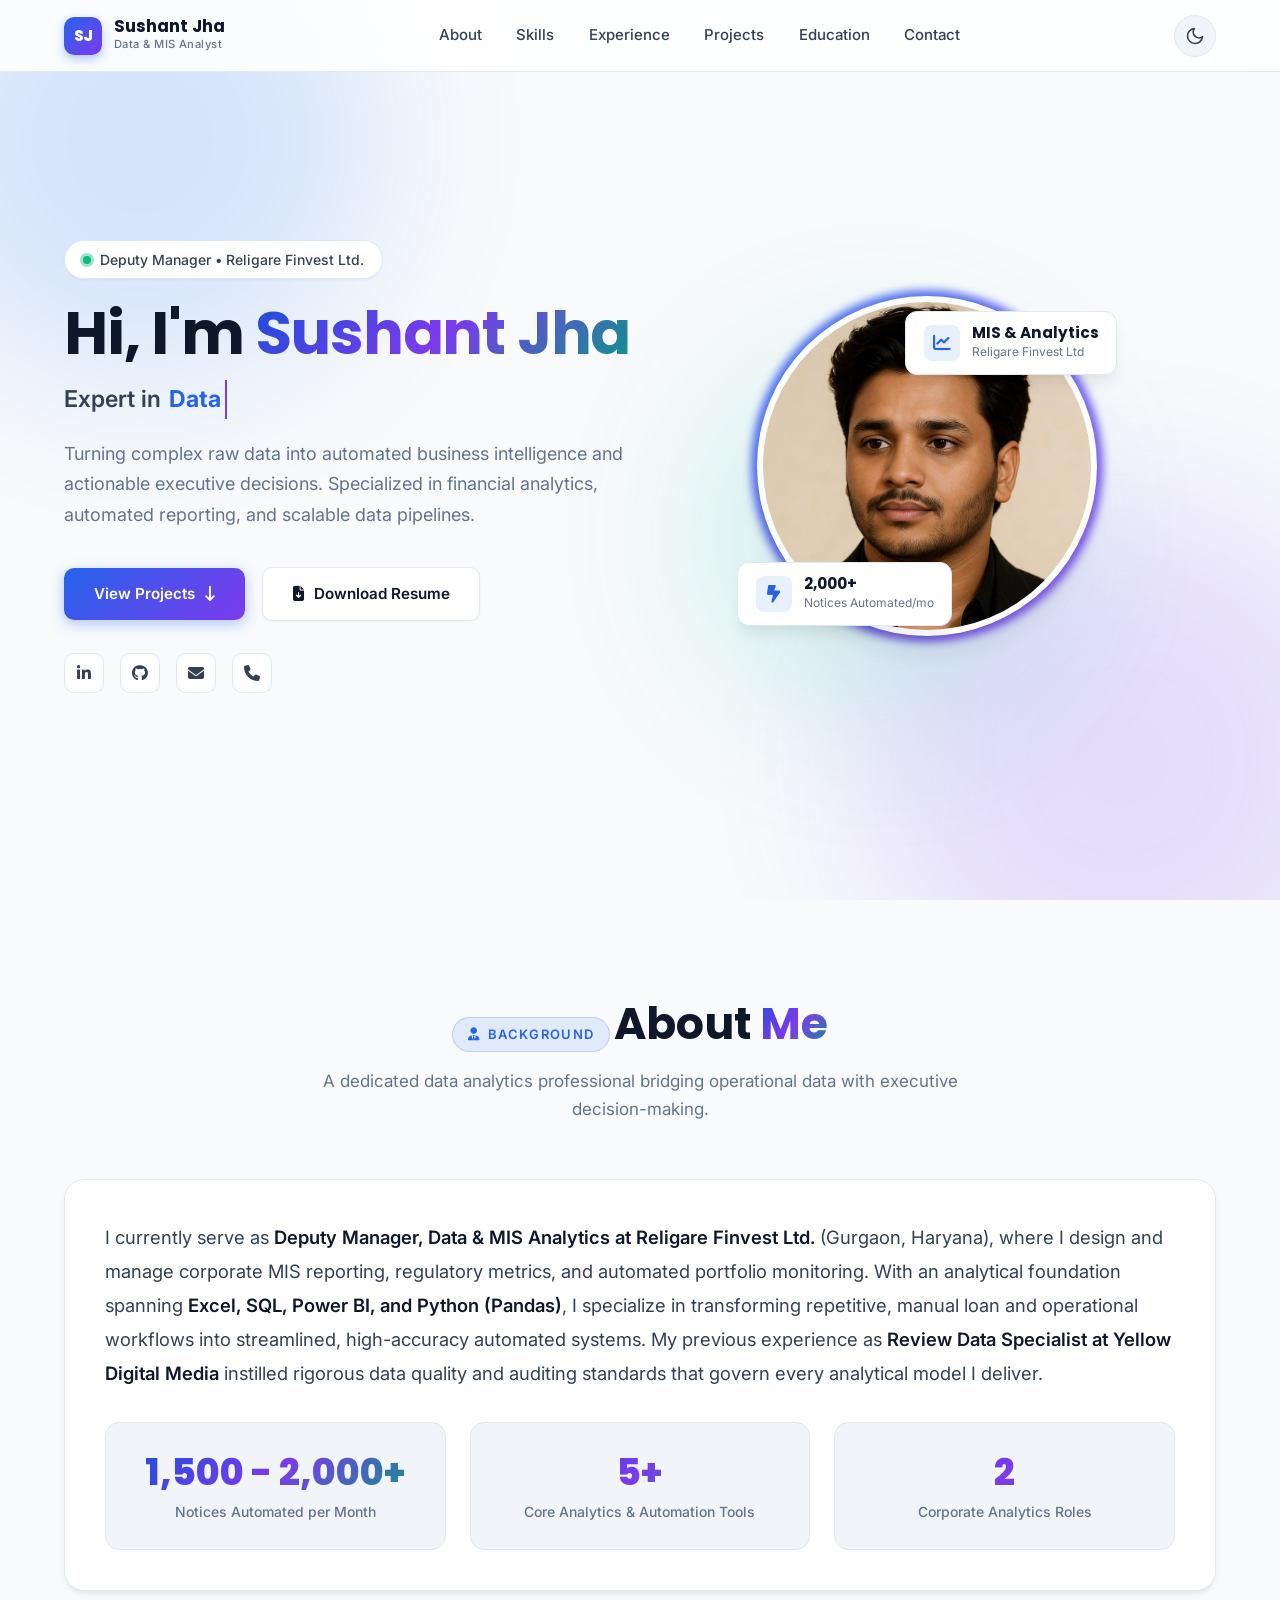
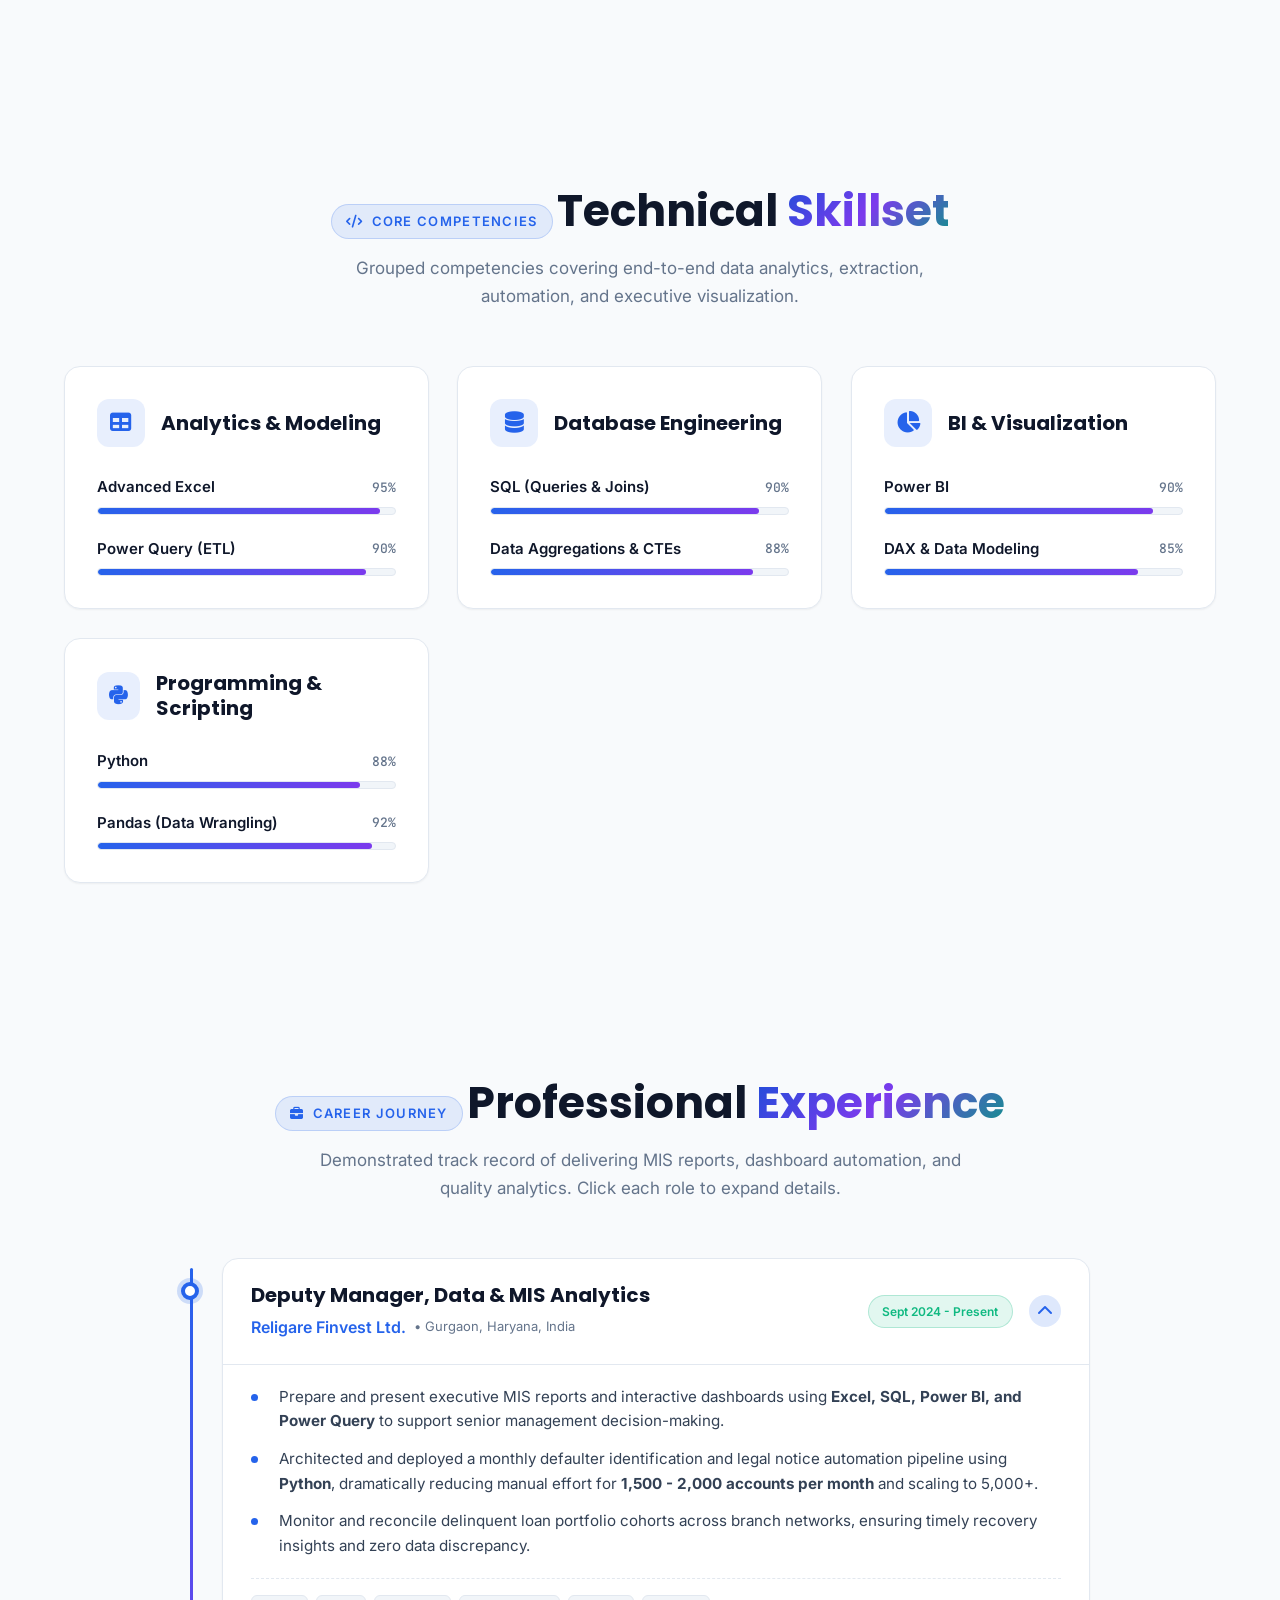
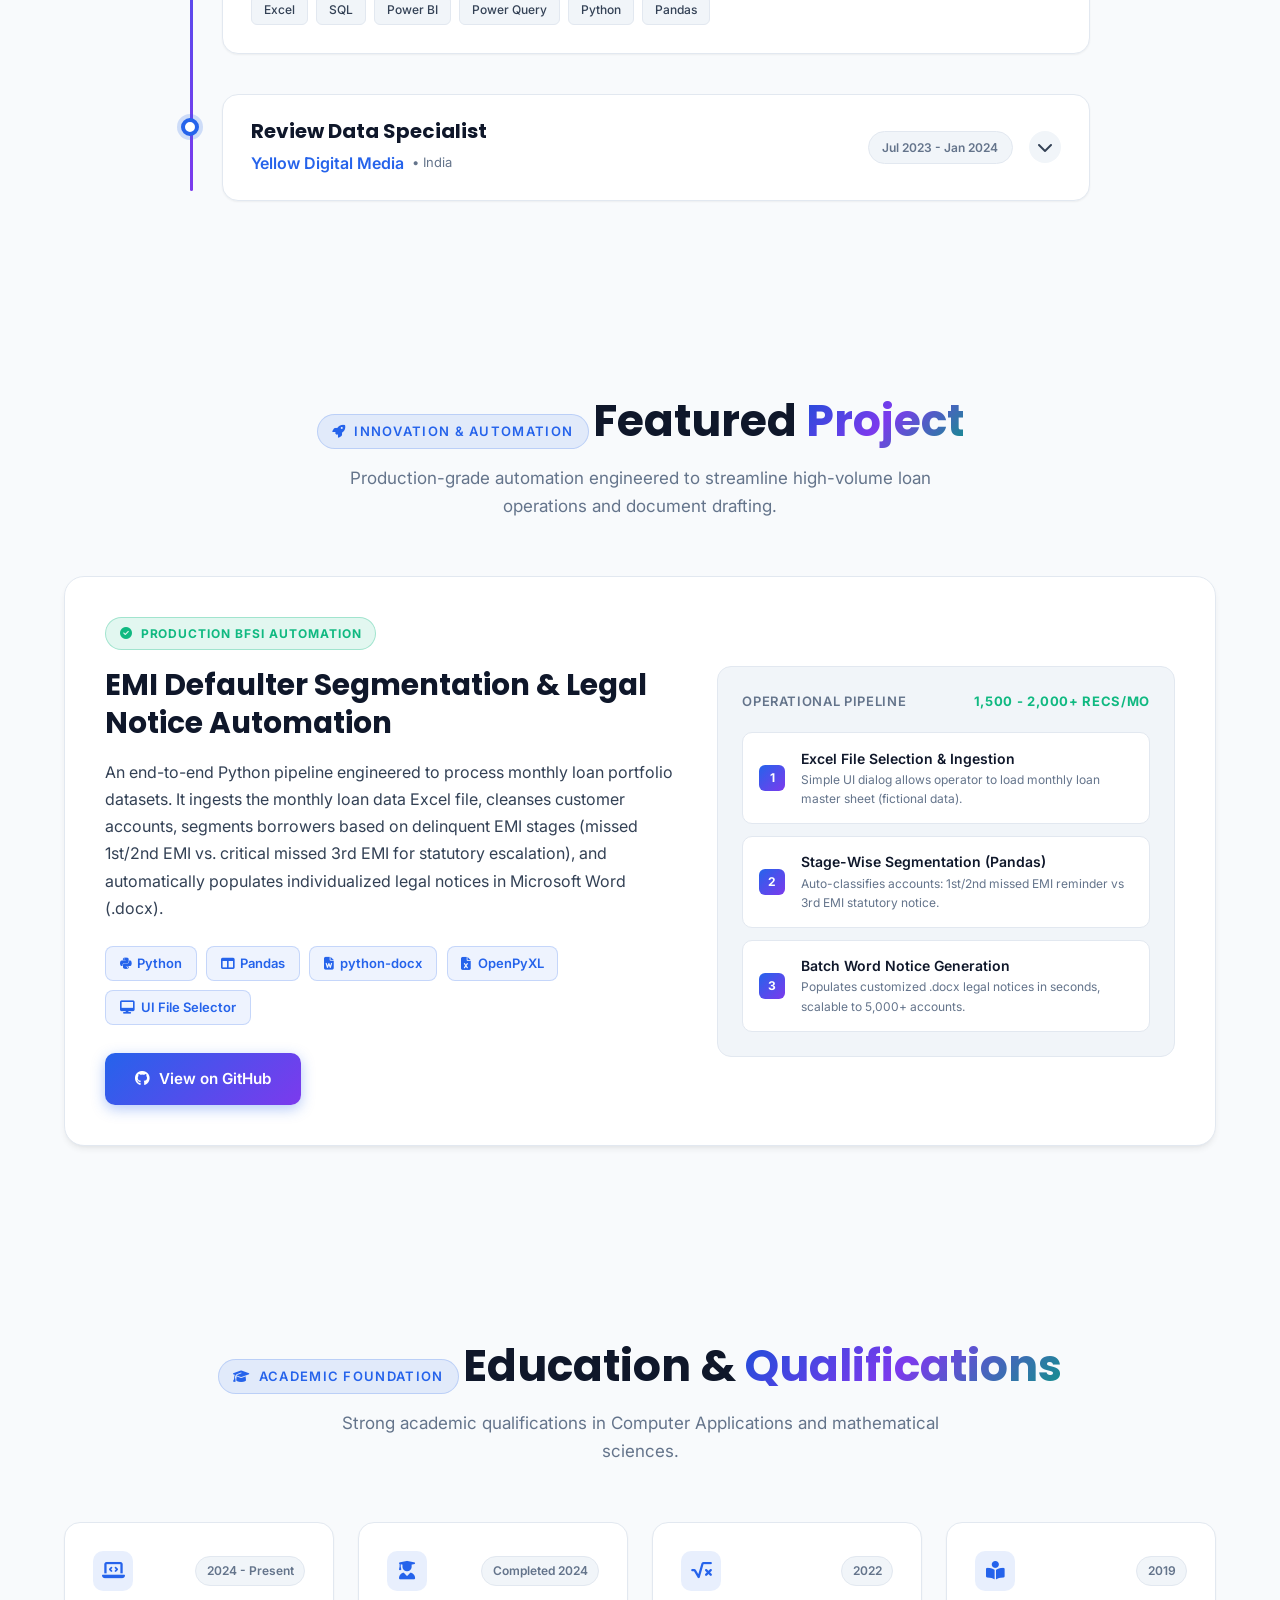
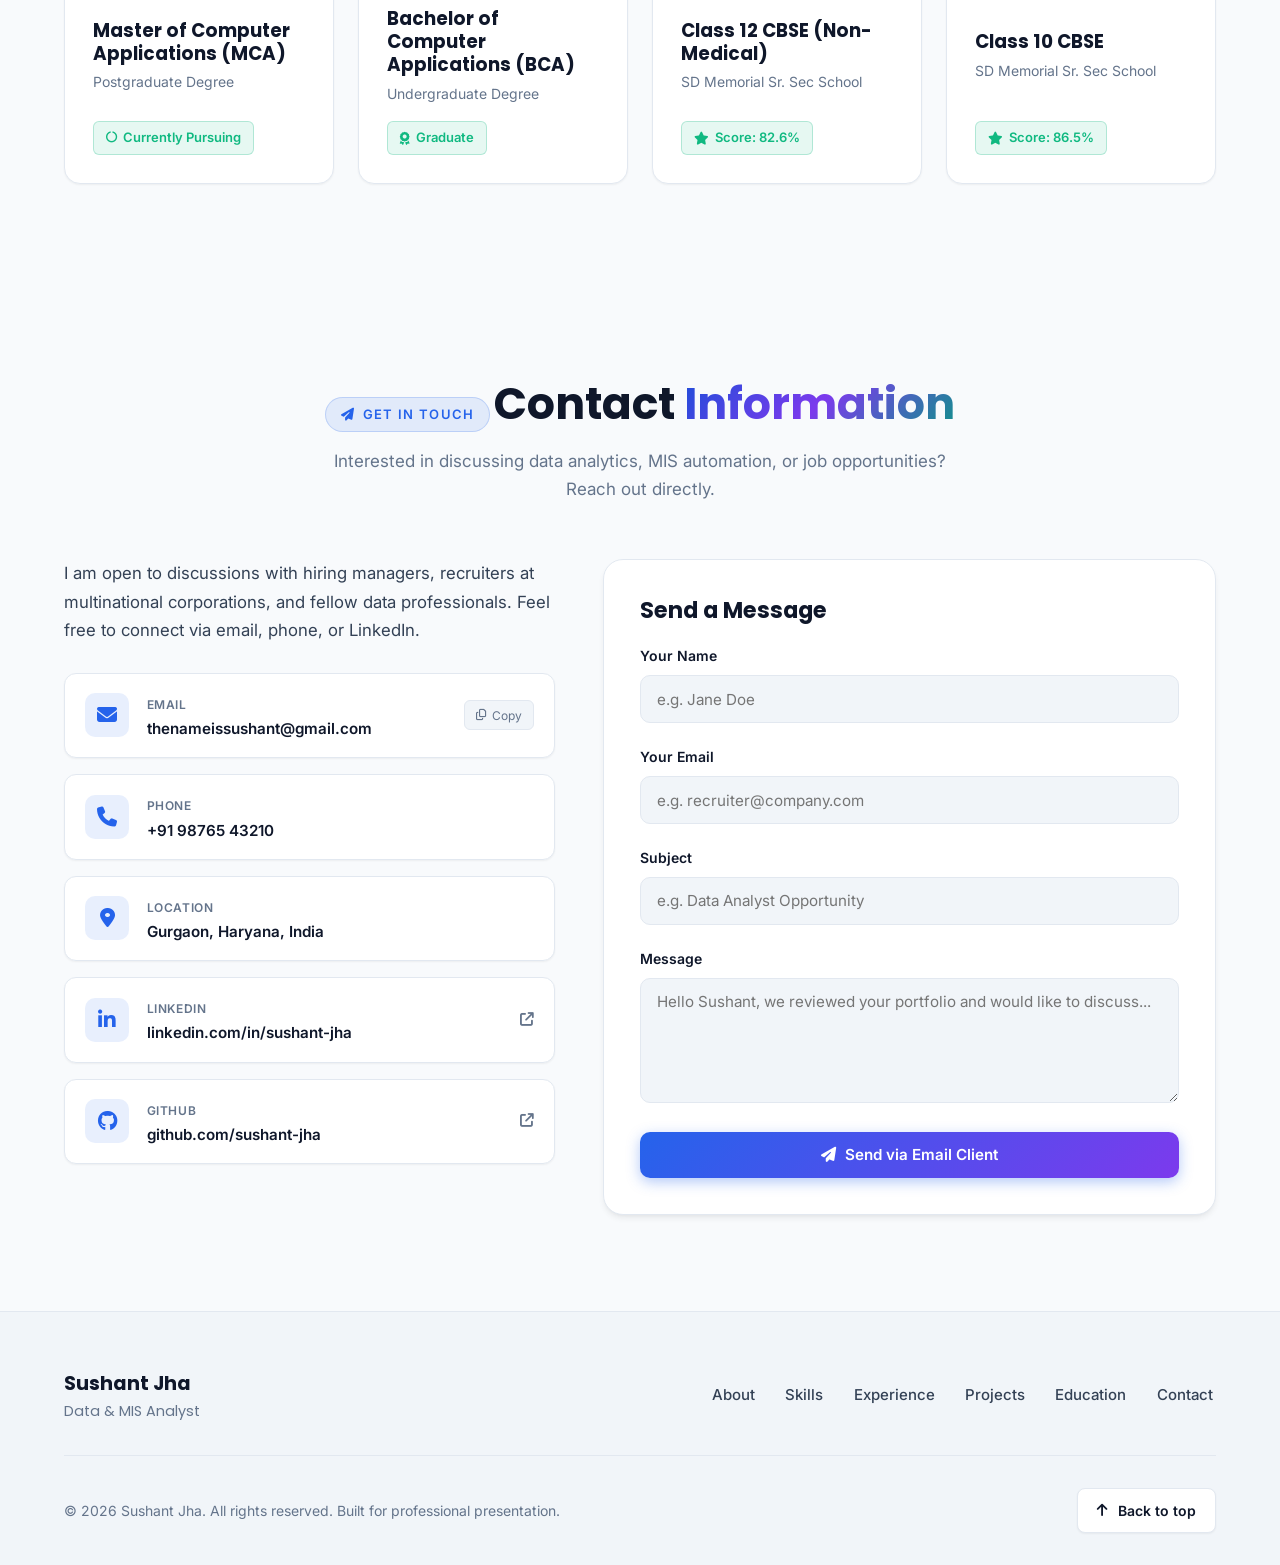
==== sushant-jha---data-&-mis-analyst-portfolio/index.html @ 6f30f866 "Add portfolio website" ====
<!DOCTYPE html>
<html lang="en" data-theme="light">
<head>
  <meta charset="UTF-8" />
  <meta name="viewport" content="width=device-width, initial-scale=1.0" />
  <title>Sushant Jha | Data & MIS Analyst</title>
  
  <!-- SEO & Social Meta Tags -->
  <meta name="description" content="Portfolio of Sushant Jha - Deputy Manager, Data & MIS Analytics at Religare Finvest Ltd. Specializing in Excel, SQL, Power BI, and Python automation." />
  <meta name="keywords" content="Sushant Jha, Data Analyst, MIS Analyst, Power BI, SQL, Python, Pandas, Excel, Religare Finvest, Portfolio" />
  <meta name="author" content="Sushant Jha" />
  
  <!-- Open Graph / Facebook / LinkedIn -->
  <meta property="og:type" content="website" />
  <meta property="og:title" content="Sushant Jha | Data & MIS Analyst" />
  <meta property="og:description" content="Professional portfolio of Sushant Jha. Turning complex raw data into automated business intelligence and actionable executive decisions." />
  <meta property="og:site_name" content="Sushant Jha Portfolio" />
  
  <!-- Twitter Card -->
  <meta name="twitter:card" content="summary_large_image" />
  <meta name="twitter:title" content="Sushant Jha | Data & MIS Analyst" />
  <meta name="twitter:description" content="Professional portfolio of Sushant Jha. Turning complex raw data into automated business intelligence and actionable executive decisions." />
  
  <!-- Favicon (Data analytics visual icon) -->
  <link rel="icon" type="image/svg+xml" href="data:image/svg+xml,<svg xmlns='http://www.w3.org/2000/svg' viewBox='0 0 24 24' fill='none' stroke='%232563eb' stroke-width='2.2' stroke-linecap='round' stroke-linejoin='round'><rect x='3' y='3' width='18' height='18' rx='4'/><path d='M8 17V12'/><path d='M12 17V8'/><path d='M16 17v-4'/></svg>" />

  <!-- Google Fonts: Inter & Poppins -->
  <link rel="preconnect" href="https://fonts.googleapis.com" />
  <link rel="preconnect" href="https://fonts.gstatic.com" crossorigin />
  <link href="https://fonts.googleapis.com/css2?family=Inter:wght@300;400;500;600;700;800&family=JetBrains+Mono:wght@400;500;600&family=Poppins:wght@500;600;700;800&display=swap" rel="stylesheet" />

  <!-- Font Awesome CDN for Icons -->
  <link rel="stylesheet" href="https://cdnjs.cloudflare.com/ajax/libs/font-awesome/6.5.1/css/all.min.css" integrity="sha512-DTOQO9RWCH3ppGqcWaEA1BIZOC6xxalwEsw9c2QQeAIftl+Vegovlnee1c9QX4TctnWMn13TZye+giMm8e2LwA==" crossorigin="anonymous" referrerpolicy="no-referrer" />

  <!-- Stylesheet -->
  <link rel="stylesheet" href="style.css" />
</head>
<body>

  <!-- Top Scroll Progress Bar -->
  <div id="scroll-progress" aria-hidden="true"></div>

  <!-- Sticky Navbar -->
  <header class="navbar" role="banner">
    <div class="container navbar-container">
      <!-- Brand Logo / Identity -->
      <a href="#hero" class="nav-brand" aria-label="Sushant Jha Portfolio Home">
        <div class="brand-badge" aria-hidden="true">SJ</div>
        <div class="brand-text">
          <span class="brand-name" data-config="name">Sushant Jha</span>
          <span class="brand-role" data-config="title">Data & MIS Analyst</span>
        </div>
      </a>

      <!-- Desktop & Mobile Navigation Menu -->
      <nav id="nav-menu" class="nav-menu" role="navigation" aria-label="Main Navigation">
        <a href="#about" class="nav-link">About</a>
        <a href="#skills" class="nav-link">Skills</a>
        <a href="#experience" class="nav-link">Experience</a>
        <a href="#projects" class="nav-link">Projects</a>
        <a href="#education" class="nav-link">Education</a>
        <a href="#contact" class="nav-link">Contact</a>
      </nav>

      <!-- Nav Actions (Theme Toggle & Hamburger) -->
      <div class="nav-actions">
        <!-- Day/Night Mode Switch -->
        <button id="theme-toggle-btn" class="theme-toggle" type="button" aria-label="Toggle theme mode" title="Toggle light and dark theme">
          <!-- Sun Icon (shown in dark mode) -->
          <svg class="sun-icon" viewBox="0 0 24 24" fill="none" stroke="currentColor" stroke-width="2" stroke-linecap="round" stroke-linejoin="round" aria-hidden="true">
            <circle cx="12" cy="12" r="5"></circle>
            <line x1="12" y1="1" x2="12" y2="3"></line>
            <line x1="12" y1="21" x2="12" y2="23"></line>
            <line x1="4.22" y1="4.22" x2="5.64" y2="5.64"></line>
            <line x1="18.36" y1="18.36" x2="19.78" y2="19.78"></line>
            <line x1="1" y1="12" x2="3" y2="12"></line>
            <line x1="21" y1="12" x2="23" y2="12"></line>
            <line x1="4.22" y1="19.78" x2="5.64" y2="18.36"></line>
            <line x1="18.36" y1="5.64" x2="19.78" y2="4.22"></line>
          </svg>
          <!-- Moon Icon (shown in light mode) -->
          <svg class="moon-icon" viewBox="0 0 24 24" fill="none" stroke="currentColor" stroke-width="2" stroke-linecap="round" stroke-linejoin="round" aria-hidden="true">
            <path d="M21 12.79A9 9 0 1 1 11.21 3 7 7 0 0 0 21 12.79z"></path>
          </svg>
        </button>

        <!-- Mobile Hamburger Button -->
        <button id="hamburger-btn" class="hamburger" type="button" aria-label="Toggle navigation drawer" aria-expanded="false" aria-controls="nav-menu">
          <span></span>
          <span></span>
          <span></span>
        </button>
      </div>
    </div>
  </header>

  <!-- Mobile Drawer Overlay Backdrop -->
  <div id="nav-overlay" class="nav-menu-overlay" aria-hidden="true"></div>

  <main id="main-content">

    <!-- ======================================================================
         1. HERO / INTRO SECTION
         ====================================================================== -->
    <section id="hero" class="hero" aria-label="Introduction">
      <!-- Background Ambient Glow Shapes -->
      <div class="hero-ambient" aria-hidden="true">
        <div class="ambient-orb orb-1"></div>
        <div class="ambient-orb orb-2"></div>
        <div class="ambient-orb orb-3"></div>
      </div>

      <div class="container">
        <div class="hero-grid">
          <!-- Left Column: Copy & CTAs -->
          <div class="hero-content reveal-left">
            <div class="hero-badge">
              <span class="status-dot"></span>
              <span>Deputy Manager &bull; Religare Finvest Ltd.</span>
            </div>

            <h1 class="hero-title">
              Hi, I'm <span class="name-highlight" data-config="name">Sushant Jha</span>
            </h1>

            <div class="hero-role-wrapper">
              <span>Expert in </span>
              <span id="typed-text" class="typed-text"></span>
            </div>

            <p class="hero-tagline">
              Turning complex raw data into automated business intelligence and actionable executive decisions. Specialized in financial analytics, automated reporting, and scalable data pipelines.
            </p>

            <div class="hero-cta">
              <a href="#projects" class="btn btn-primary">
                <span>View Projects</span>
                <i class="fa-solid fa-arrow-down-long" aria-hidden="true"></i>
              </a>
              <a href="./Sushant_Jha_Analyst.pdf" class="btn btn-secondary btn-resume" download>
                <i class="fa-solid fa-file-arrow-down" aria-hidden="true"></i>
                <span>Download Resume</span>
              </a>
            </div>

            <!-- Social Links -->
            <div class="hero-socials">
              <a href="https://www.linkedin.com/in/thenameissushant/" data-config="linkedin" class="social-icon-btn" aria-label="LinkedIn Profile" title="LinkedIn">
                <i class="fa-brands fa-linkedin-in" aria-hidden="true"></i>
              </a>
              <a href="https://github.com/thenameissushant" data-config="github" class="social-icon-btn" aria-label="GitHub Profile" title="GitHub">
                <i class="fa-brands fa-github" aria-hidden="true"></i>
              </a>
              <a href="mailto:@thenameissushant@gmail.com" data-config="email" class="social-icon-btn" aria-label="Send Email" title="Email Me">
                <i class="fa-solid fa-envelope" aria-hidden="true"></i>
              </a>
              <a href="#" data-config="phone" class="social-icon-btn" aria-label="Call Phone" title="Call Me">
                <i class="fa-solid fa-phone" aria-hidden="true"></i>
              </a>
            </div>
          </div>

          <!-- Right Column: Visual Avatar with Gradient Ring -->  
                <div class="avatar-wrapper">
                  <div class="avatar-gradient-ring" aria-hidden="true"></div>

                  <div class="avatar-container">
                    <img
                      id="profile-image"
                      class="profile-img"
                      src="./Sush.jpeg"
                      alt="Sushant Jha - Data & MIS Analyst"
                    />
                  </div>

                  <!-- Floating Stat Badges -->
                  <div class="floating-stat-badge stat-badge-1" aria-hidden="true">
                    <div class="stat-badge-icon">
                      <i class="fa-solid fa-bolt-lightning"></i>
                    </div>
                    <div class="stat-badge-info">
                      <h5>2,000+</h5>
                      <p>Notices Automated/mo</p>
                    </div>
                  </div>

                  <div class="floating-stat-badge stat-badge-2" aria-hidden="true">
                    <div class="stat-badge-icon">
                      <i class="fa-solid fa-chart-line"></i>
                    </div>
                    <div class="stat-badge-info">
                      <h5>MIS & Analytics</h5>
                      <p>Religare Finvest Ltd</p>
                    </div>
                  </div>
                </div>
              </div>
            </div>
          </div>
        </div>
      </div>
    </section>

    <!-- ======================================================================
         2. ABOUT SECTION
         ====================================================================== -->
    <section id="about" class="section" aria-label="About Me">
      <div class="container">
        <div class="section-header reveal">
          <span class="section-tag">
            <i class="fa-solid fa-user-tie" aria-hidden="true"></i>
            Background
          </span>
          <h2 class="section-title">
            About <span class="gradient-text">Me</span>
          </h2>
          <p class="section-subtitle">
            A dedicated data analytics professional bridging operational data with executive decision-making.
          </p>
        </div>

        <div class="about-grid">
          <div class="about-card reveal">
            <p class="about-narrative">
              I currently serve as <strong>Deputy Manager, Data & MIS Analytics at Religare Finvest Ltd.</strong> (Gurgaon, Haryana), where I design and manage corporate MIS reporting, regulatory metrics, and automated portfolio monitoring. With an analytical foundation spanning <strong>Excel, SQL, Power BI, and Python (Pandas)</strong>, I specialize in transforming repetitive, manual loan and operational workflows into streamlined, high-accuracy automated systems. My previous experience as <strong>Review Data Specialist at Yellow Digital Media</strong> instilled rigorous data quality and auditing standards that govern every analytical model I deliver.
            </p>

            <!-- 3 Animated Counters -->
            <div class="counters-grid">
              <div class="counter-item">
                <div class="counter-value-wrapper">
                  <span class="counter-number" data-target="1500-2000+">0</span>
                </div>
                <div class="counter-label">Notices Automated per Month</div>
              </div>

              <div class="counter-item">
                <div class="counter-value-wrapper">
                  <span class="counter-number" data-target="5+">0</span>
                </div>
                <div class="counter-label">Core Analytics & Automation Tools</div>
              </div>

              <div class="counter-item">
                <div class="counter-value-wrapper">
                  <span class="counter-number" data-target="2">0</span>
                </div>
                <div class="counter-label">Corporate Analytics Roles</div>
              </div>
            </div>
          </div>
        </div>
      </div>
    </section>

    <!-- ======================================================================
         3. SKILLS SECTION
         ====================================================================== -->
    <section id="skills" class="section" aria-label="Skills & Expertise">
      <div class="container">
        <div class="section-header reveal">
          <span class="section-tag">
            <i class="fa-solid fa-code" aria-hidden="true"></i>
            Core Competencies
          </span>
          <h2 class="section-title">
            Technical <span class="gradient-text">Skillset</span>
          </h2>
          <p class="section-subtitle">
            Grouped competencies covering end-to-end data analytics, extraction, automation, and executive visualization.
          </p>
        </div>

        <div class="skills-grid">
          <!-- Group 1: Analytics -->
          <div class="skill-category-card reveal delay-1">
            <div class="category-header">
              <div class="category-icon">
                <i class="fa-solid fa-table" aria-hidden="true"></i>
              </div>
              <h3 class="category-title">Analytics & Modeling</h3>
            </div>
            <div class="skill-list">
              <div class="skill-item">
                <div class="skill-meta">
                  <span class="skill-name">Advanced Excel</span>
                  <span class="skill-pct">95%</span>
                </div>
                <div class="skill-bar-bg">
                  <div class="skill-bar-fill" data-percent="95%"></div>
                </div>
              </div>
              <div class="skill-item">
                <div class="skill-meta">
                  <span class="skill-name">Power Query (ETL)</span>
                  <span class="skill-pct">90%</span>
                </div>
                <div class="skill-bar-bg">
                  <div class="skill-bar-fill" data-percent="90%"></div>
                </div>
              </div>
            </div>
          </div>

          <!-- Group 2: Database -->
          <div class="skill-category-card reveal delay-2">
            <div class="category-header">
              <div class="category-icon">
                <i class="fa-solid fa-database" aria-hidden="true"></i>
              </div>
              <h3 class="category-title">Database Engineering</h3>
            </div>
            <div class="skill-list">
              <div class="skill-item">
                <div class="skill-meta">
                  <span class="skill-name">SQL (Queries & Joins)</span>
                  <span class="skill-pct">90%</span>
                </div>
                <div class="skill-bar-bg">
                  <div class="skill-bar-fill" data-percent="90%"></div>
                </div>
              </div>
              <div class="skill-item">
                <div class="skill-meta">
                  <span class="skill-name">Data Aggregations & CTEs</span>
                  <span class="skill-pct">88%</span>
                </div>
                <div class="skill-bar-bg">
                  <div class="skill-bar-fill" data-percent="88%"></div>
                </div>
              </div>
            </div>
          </div>

          <!-- Group 3: Visualization -->
          <div class="skill-category-card reveal delay-3">
            <div class="category-header">
              <div class="category-icon">
                <i class="fa-solid fa-chart-pie" aria-hidden="true"></i>
              </div>
              <h3 class="category-title">BI & Visualization</h3>
            </div>
            <div class="skill-list">
              <div class="skill-item">
                <div class="skill-meta">
                  <span class="skill-name">Power BI</span>
                  <span class="skill-pct">90%</span>
                </div>
                <div class="skill-bar-bg">
                  <div class="skill-bar-fill" data-percent="90%"></div>
                </div>
              </div>
              <div class="skill-item">
                <div class="skill-meta">
                  <span class="skill-name">DAX & Data Modeling</span>
                  <span class="skill-pct">85%</span>
                </div>
                <div class="skill-bar-bg">
                  <div class="skill-bar-fill" data-percent="85%"></div>
                </div>
              </div>
            </div>
          </div>

          <!-- Group 4: Programming & Automation -->
          <div class="skill-category-card reveal delay-4">
            <div class="category-header">
              <div class="category-icon">
                <i class="fa-brands fa-python" aria-hidden="true"></i>
              </div>
              <h3 class="category-title">Programming & Scripting</h3>
            </div>
            <div class="skill-list">
              <div class="skill-item">
                <div class="skill-meta">
                  <span class="skill-name">Python</span>
                  <span class="skill-pct">88%</span>
                </div>
                <div class="skill-bar-bg">
                  <div class="skill-bar-fill" data-percent="88%"></div>
                </div>
              </div>
              <div class="skill-item">
                <div class="skill-meta">
                  <span class="skill-name">Pandas (Data Wrangling)</span>
                  <span class="skill-pct">92%</span>
                </div>
                <div class="skill-bar-bg">
                  <div class="skill-bar-fill" data-percent="92%"></div>
                </div>
              </div>
            </div>
          </div>
        </div>
      </div>
    </section>

    <!-- ======================================================================
         4. EXPERIENCE SECTION (Vertical Timeline with Accordion)
         ====================================================================== -->
    <section id="experience" class="section" aria-label="Work Experience">
      <div class="container">
        <div class="section-header reveal">
          <span class="section-tag">
            <i class="fa-solid fa-briefcase" aria-hidden="true"></i>
            Career Journey
          </span>
          <h2 class="section-title">
            Professional <span class="gradient-text">Experience</span>
          </h2>
          <p class="section-subtitle">
            Demonstrated track record of delivering MIS reports, dashboard automation, and quality analytics. Click each role to expand details.
          </p>
        </div>

        <div class="timeline">
          <!-- Role 1: Religare Finvest Ltd. -->
          <div class="timeline-item reveal" data-item="1">
            <div class="timeline-node" aria-hidden="true"></div>
            <div class="timeline-card">
              <div class="timeline-card-header" tabindex="0" role="button" aria-expanded="true">
                <div class="timeline-header-main">
                  <h3 class="timeline-role">Deputy Manager, Data & MIS Analytics</h3>
                  <div class="timeline-company">
                    <span>Religare Finvest Ltd.</span>
                    <span class="company-location">&bull; Gurgaon, Haryana, India</span>
                  </div>
                </div>
                <div class="timeline-meta">
                  <span class="timeline-badge current">Sept 2024 - Present</span>
                  <div class="timeline-toggle-icon" aria-hidden="true">
                    <i class="fa-solid fa-chevron-down"></i>
                  </div>
                </div>
              </div>

              <div class="timeline-body">
                <ul class="timeline-highlights">
                  <li>
                    Prepare and present executive MIS reports and interactive dashboards using <strong>Excel, SQL, Power BI, and Power Query</strong> to support senior management decision-making.
                  </li>
                  <li>
                    Architected and deployed a monthly defaulter identification and legal notice automation pipeline using <strong>Python</strong>, dramatically reducing manual effort for <strong>1,500 - 2,000 accounts per month</strong> and scaling to 5,000+.
                  </li>
                  <li>
                    Monitor and reconcile delinquent loan portfolio cohorts across branch networks, ensuring timely recovery insights and zero data discrepancy.
                  </li>
                </ul>

                <div class="timeline-skills-used">
                  <span class="skill-pill">Excel</span>
                  <span class="skill-pill">SQL</span>
                  <span class="skill-pill">Power BI</span>
                  <span class="skill-pill">Power Query</span>
                  <span class="skill-pill">Python</span>
                  <span class="skill-pill">Pandas</span>
                </div>
              </div>
            </div>
          </div>

          <!-- Role 2: Yellow Digital Media -->
          <div class="timeline-item reveal delay-1" data-item="2">
            <div class="timeline-node" aria-hidden="true"></div>
            <div class="timeline-card">
              <div class="timeline-card-header" tabindex="0" role="button" aria-expanded="false">
                <div class="timeline-header-main">
                  <h3 class="timeline-role">Review Data Specialist</h3>
                  <div class="timeline-company">
                    <span>Yellow Digital Media</span>
                    <span class="company-location">&bull; India</span>
                  </div>
                </div>
                <div class="timeline-meta">
                  <span class="timeline-badge">Jul 2023 - Jan 2024</span>
                  <div class="timeline-toggle-icon" aria-hidden="true">
                    <i class="fa-solid fa-chevron-down"></i>
                  </div>
                </div>
              </div>

              <div class="timeline-body">
                <ul class="timeline-highlights">
                  <li>
                    Reviewed and quality-checked extensive client and digital datasets to keep organizational records accurate, consistent, and reliable.
                  </li>
                  <li>
                    Identified data anomalies, structured irregular incoming feeds, and collaborated with cross-functional teams to enforce continuous data hygiene.
                  </li>
                </ul>

                <div class="timeline-skills-used">
                  <span class="skill-pill">Data Auditing</span>
                  <span class="skill-pill">Quality Control</span>
                  <span class="skill-pill">Spreadsheets</span>
                  <span class="skill-pill">Data Verification</span>
                </div>
              </div>
            </div>
          </div>
        </div>
      </div>
    </section>

    <!-- ======================================================================
         5. FEATURED PROJECT SECTION
         ====================================================================== -->
    <section id="projects" class="section" aria-label="Featured Projects">
      <div class="container">
        <div class="section-header reveal">
          <span class="section-tag">
            <i class="fa-solid fa-rocket" aria-hidden="true"></i>
            Innovation & Automation
          </span>
          <h2 class="section-title">
            Featured <span class="gradient-text">Project</span>
          </h2>
          <p class="section-subtitle">
            Production-grade automation engineered to streamline high-volume loan operations and document drafting.
          </p>
        </div>

        <div class="project-card reveal">
          <div class="project-grid">
            <!-- Left: Project Narrative & Links -->
            <div class="project-details">
              <div class="project-header-badge">
                <i class="fa-solid fa-check-circle" aria-hidden="true"></i>
                Production BFSI Automation
              </div>

              <h3 class="project-title">
                EMI Defaulter Segmentation & Legal Notice Automation
              </h3>

              <p class="project-desc">
                An end-to-end Python pipeline engineered to process monthly loan portfolio datasets. It ingests the monthly loan data Excel file, cleanses customer accounts, segments borrowers based on delinquent EMI stages (missed 1st/2nd EMI vs. critical missed 3rd EMI for statutory escalation), and automatically populates individualized legal notices in Microsoft Word (.docx).
              </p>

              <div class="project-tags">
                <span class="tech-tag">
                  <i class="fa-brands fa-python" aria-hidden="true"></i> Python
                </span>
                <span class="tech-tag">
                  <i class="fa-solid fa-table-columns" aria-hidden="true"></i> Pandas
                </span>
                <span class="tech-tag">
                  <i class="fa-solid fa-file-word" aria-hidden="true"></i> python-docx
                </span>
                <span class="tech-tag">
                  <i class="fa-solid fa-file-excel" aria-hidden="true"></i> OpenPyXL
                </span>
                <span class="tech-tag">
                  <i class="fa-solid fa-desktop" aria-hidden="true"></i> UI File Selector
                </span>
              </div>

              <div class="project-actions">
                <a id="project-github-link" href="#" class="btn btn-primary" target="_blank" rel="noopener noreferrer">
                  <i class="fa-brands fa-github" aria-hidden="true"></i>
                  <span>View on GitHub</span>
                </a>
                <a id="project-demo-link" href="#" class="btn btn-secondary" target="_blank" rel="noopener noreferrer">
                  <i class="fa-solid fa-arrow-up-right-from-square" aria-hidden="true"></i>
                  <span>Live Demo</span>
                </a>
              </div>
            </div>

            <!-- Right: Interactive Architecture Preview -->
            <div class="project-visual-preview">
              <div class="pipeline-header">
                <span>Operational Pipeline</span>
                <span style="color: #10b981; font-weight: 700;">1,500 - 2,000+ Recs/mo</span>
              </div>

              <div class="pipeline-steps">
                <div class="pipeline-step">
                  <div class="step-num">1</div>
                  <div class="step-content">
                    <div class="step-title">Excel File Selection & Ingestion</div>
                    <div class="step-desc">Simple UI dialog allows operator to load monthly loan master sheet (fictional data).</div>
                  </div>
                </div>

                <div class="pipeline-step">
                  <div class="step-num">2</div>
                  <div class="step-content">
                    <div class="step-title">Stage-Wise Segmentation (Pandas)</div>
                    <div class="step-desc">Auto-classifies accounts: 1st/2nd missed EMI reminder vs 3rd EMI statutory notice.</div>
                  </div>
                </div>

                <div class="pipeline-step">
                  <div class="step-num">3</div>
                  <div class="step-content">
                    <div class="step-title">Batch Word Notice Generation</div>
                    <div class="step-desc">Populates customized .docx legal notices in seconds, scalable to 5,000+ accounts.</div>
                  </div>
                </div>
              </div>
            </div>
          </div>
        </div>
      </div>
    </section>

    <!-- ======================================================================
         6. EDUCATION SECTION
         ====================================================================== -->
    <section id="education" class="section" aria-label="Education">
      <div class="container">
        <div class="section-header reveal">
          <span class="section-tag">
            <i class="fa-solid fa-graduation-cap" aria-hidden="true"></i>
            Academic Foundation
          </span>
          <h2 class="section-title">
            Education & <span class="gradient-text">Qualifications</span>
          </h2>
          <p class="section-subtitle">
            Strong academic qualifications in Computer Applications and mathematical sciences.
          </p>
        </div>

        <div class="education-grid">
          <!-- Degree 1: MCA -->
          <div class="education-card reveal delay-1">
            <div class="edu-badge-row">
              <div class="edu-icon">
                <i class="fa-solid fa-laptop-code" aria-hidden="true"></i>
              </div>
              <span class="edu-period">2024 - Present</span>
            </div>
            <div>
              <h3 class="edu-degree">Master of Computer Applications (MCA)</h3>
              <p class="edu-institution">Postgraduate Degree</p>
            </div>
            <div class="edu-score">
              <i class="fa-solid fa-circle-notch fa-spin" style="font-size: 0.7rem;" aria-hidden="true"></i>
              <span>Currently Pursuing</span>
            </div>
          </div>

          <!-- Degree 2: BCA -->
          <div class="education-card reveal delay-2">
            <div class="edu-badge-row">
              <div class="edu-icon">
                <i class="fa-solid fa-user-graduate" aria-hidden="true"></i>
              </div>
              <span class="edu-period">Completed 2024</span>
            </div>
            <div>
              <h3 class="edu-degree">Bachelor of Computer Applications (BCA)</h3>
              <p class="edu-institution">Undergraduate Degree</p>
            </div>
            <div class="edu-score">
              <i class="fa-solid fa-award" aria-hidden="true"></i>
              <span>Graduate</span>
            </div>
          </div>

          <!-- Schooling: Class 12 -->
          <div class="education-card reveal delay-3">
            <div class="edu-badge-row">
              <div class="edu-icon">
                <i class="fa-solid fa-square-root-variable" aria-hidden="true"></i>
              </div>
              <span class="edu-period">2022</span>
            </div>
            <div>
              <h3 class="edu-degree">Class 12 CBSE (Non-Medical)</h3>
              <p class="edu-institution">SD Memorial Sr. Sec School</p>
            </div>
            <div class="edu-score">
              <i class="fa-solid fa-star" aria-hidden="true"></i>
              <span>Score: 82.6%</span>
            </div>
          </div>

          <!-- Schooling: Class 10 -->
          <div class="education-card reveal delay-4">
            <div class="edu-badge-row">
              <div class="edu-icon">
                <i class="fa-solid fa-book-open-reader" aria-hidden="true"></i>
              </div>
              <span class="edu-period">2019</span>
            </div>
            <div>
              <h3 class="edu-degree">Class 10 CBSE</h3>
              <p class="edu-institution">SD Memorial Sr. Sec School</p>
            </div>
            <div class="edu-score">
              <i class="fa-solid fa-star" aria-hidden="true"></i>
              <span>Score: 86.5%</span>
            </div>
          </div>
        </div>
      </div>
    </section>

    <!-- ======================================================================
         7. CONTACT SECTION
         ====================================================================== -->
    <section id="contact" class="section" aria-label="Contact Sushant Jha">
      <div class="container">
        <div class="section-header reveal">
          <span class="section-tag">
            <i class="fa-solid fa-paper-plane" aria-hidden="true"></i>
            Get In Touch
          </span>
          <h2 class="section-title">
            Contact <span class="gradient-text">Information</span>
          </h2>
          <p class="section-subtitle">
            Interested in discussing data analytics, MIS automation, or job opportunities? Reach out directly.
          </p>
        </div>

        <div class="contact-grid">
          <!-- Left: Direct Contact Details -->
          <div class="contact-info-panel reveal-left">
            <p class="contact-intro-text">
              I am open to discussions with hiring managers, recruiters at multinational corporations, and fellow data professionals. Feel free to connect via email, phone, or LinkedIn.
            </p>

            <div class="contact-methods">
              <!-- Email Card -->
              <div class="contact-method-card">
                <div class="method-icon">
                  <i class="fa-solid fa-envelope" aria-hidden="true"></i>
                </div>
                <div class="method-details">
                  <span class="method-title">Email</span>
                  <div class="method-value">
                    <a href="#" data-config="email" class="config-email-text">thenameissushant@gmail.com</a>
                  </div>
                </div>
                <button id="copy-email-btn" type="button" class="copy-btn" title="Copy email address" aria-label="Copy email address">
                  <i class="fa-regular fa-copy" aria-hidden="true"></i>
                  <span>Copy</span>
                </button>
              </div>

              <!-- Phone Card -->
              <a href="#" data-config="phone" class="contact-method-card">
                <div class="method-icon">
                  <i class="fa-solid fa-phone" aria-hidden="true"></i>
                </div>
                <div class="method-details">
                  <span class="method-title">Phone</span>
                  <div class="method-value config-phone-text">+91 9XXXXXXXXX</div>
                </div>
              </a>

              <!-- Location Card -->
              <div class="contact-method-card">
                <div class="method-icon">
                  <i class="fa-solid fa-location-dot" aria-hidden="true"></i>
                </div>
                <div class="method-details">
                  <span class="method-title">Location</span>
                  <div class="method-value" data-config="location">Gurgaon, Haryana, India</div>
                </div>
              </div>

              <!-- LinkedIn Card -->
              <a href="https://www.linkedin.com/in/thenameissushant/" data-config="linkedin" class="contact-method-card" target="_blank" rel="noopener noreferrer">
                <div class="method-icon">
                  <i class="fa-brands fa-linkedin-in" aria-hidden="true"></i>
                </div>
                <div class="method-details">
                  <span class="method-title">LinkedIn</span>
                  <div class="method-value">linkedin.com/in/sushant-jha</div>
                </div>
                <i class="fa-solid fa-arrow-up-right-from-square" style="color: var(--text-muted); font-size: 0.85rem;" aria-hidden="true"></i>
              </a>

              <!-- GitHub Card -->
              <a href="https://github.com/thenameissushant" data-config="github" class="contact-method-card" target="_blank" rel="noopener noreferrer">
                <div class="method-icon">
                  <i class="fa-brands fa-github" aria-hidden="true"></i>
                </div>
                <div class="method-details">
                  <span class="method-title">GitHub</span>
                  <div class="method-value">github.com/sushant-jha</div>
                </div>
                <i class="fa-solid fa-arrow-up-right-from-square" style="color: var(--text-muted); font-size: 0.85rem;" aria-hidden="true"></i>
              </a>
            </div>
          </div>

          <!-- Right: Interactive Mailto Contact Form -->
          <div class="contact-form-wrapper reveal-right">
            <h3 style="font-size: 1.4rem; margin-bottom: 1.25rem;">Send a Message</h3>
            <form id="portfolio-contact-form">
              <div class="form-group">
                <label for="form-name" class="form-label">Your Name</label>
                <input type="text" id="form-name" class="form-input" placeholder="e.g. Jane Doe" required />
              </div>

              <div class="form-group">
                <label for="form-email" class="form-label">Your Email</label>
                <input type="email" id="form-email" class="form-input" placeholder="e.g. recruiter@company.com" required />
              </div>

              <div class="form-group">
                <label for="form-subject" class="form-label">Subject</label>
                <input type="text" id="form-subject" class="form-input" placeholder="e.g. Data Analyst Opportunity" />
              </div>

              <div class="form-group">
                <label for="form-message" class="form-label">Message</label>
                <textarea id="form-message" class="form-textarea" placeholder="Hello Sushant, we reviewed your portfolio and would like to discuss..." required></textarea>
              </div>

              <button type="submit" class="btn btn-primary" style="width: 100%;">
                <i class="fa-solid fa-paper-plane" aria-hidden="true"></i>
                <span>Send via Email Client</span>
              </button>
            </form>
          </div>
        </div>
      </div>
    </section>

  </main>

  <!-- ======================================================================
       8. FOOTER
       ====================================================================== -->
  <footer class="site-footer" role="contentinfo">
    <div class="container">
      <div class="footer-top">
        <div class="footer-brand">
          <span data-config="name">Sushant Jha</span>
          <span style="font-size: 0.9rem; font-weight: 400; color: var(--text-muted); display: block;">Data & MIS Analyst</span>
        </div>

        <div class="footer-links">
          <a href="#about" class="nav-link">About</a>
          <a href="#skills" class="nav-link">Skills</a>
          <a href="#experience" class="nav-link">Experience</a>
          <a href="#projects" class="nav-link">Projects</a>
          <a href="#education" class="nav-link">Education</a>
          <a href="#contact" class="nav-link">Contact</a>
        </div>
      </div>

      <div class="footer-bottom">
        <div>
          &copy; <span id="current-year">2026</span> <span data-config="name">Sushant Jha</span>. All rights reserved. Built for professional presentation.
        </div>
        <div>
          <a href="#hero" class="btn btn-secondary btn-sm" aria-label="Back to top of page">
            <i class="fa-solid fa-arrow-up" aria-hidden="true"></i>
            <span>Back to top</span>
          </a>
        </div>
      </div>
    </div>
  </footer>

  <!-- Floating Back to Top Button -->
  <button id="back-to-top" class="back-to-top-btn" type="button" aria-label="Scroll to top" title="Scroll to top">
    <i class="fa-solid fa-arrow-up" aria-hidden="true"></i>
  </button>

  <!-- Main JavaScript File -->
  <script src="script.js"></script>
</body>
</html>
---- sushant-jha---data-&-mis-analyst-portfolio/style.css ----
/* ==========================================================================
   SUSHANT JHA - DATA & MIS ANALYST PORTFOLIO
   Stylesheet: style.css
   Corporate-professional design with Blue-to-Purple gradient palette & Teal accents
   Supports Light & Dark modes via CSS Custom Properties
   ========================================================================== */

@import url('https://fonts.googleapis.com/css2?family=Inter:wght@300;400;500;600;700;800&family=Poppins:wght@500;600;700;800&family=JetBrains+Mono:wght@400;500;600&display=swap');

/* --- Theme Variables --- */
:root {
  /* Color Palette - Light Mode */
  --bg-primary: #f8fafc;
  --bg-secondary: #f1f5f9;
  --bg-card: #ffffff;
  --bg-card-hover: #ffffff;
  --bg-elevated: #ffffff;
  --bg-glass: rgba(255, 255, 255, 0.85);
  
  --text-primary: #0f172a;
  --text-secondary: #334155;
  --text-muted: #64748b;
  --border-color: #e2e8f0;
  --border-subtle: #cbd5e1;

  /* Accent Gradients: Blue -> Purple with Teal highlights */
  --accent-blue: #2563eb;
  --accent-purple: #7c3aed;
  --accent-teal: #0d9488;
  --accent-teal-light: #14b8a6;
  --accent-cyan: #06b6d4;
  
  --gradient-primary: linear-gradient(135deg, #2563eb 0%, #7c3aed 100%);
  --gradient-hover: linear-gradient(135deg, #1d4ed8 0%, #6d28d9 100%);
  --gradient-teal: linear-gradient(135deg, #0d9488 0%, #2563eb 100%);
  --gradient-text: linear-gradient(135deg, #1d4ed8 0%, #7c3aed 50%, #0d9488 100%);
  --gradient-border: linear-gradient(135deg, rgba(37, 99, 235, 0.4), rgba(124, 58, 237, 0.4));

  /* Shadows */
  --shadow-sm: 0 1px 2px 0 rgba(0, 0, 0, 0.05);
  --shadow-md: 0 4px 6px -1px rgba(0, 0, 0, 0.07), 0 2px 4px -2px rgba(0, 0, 0, 0.05);
  --shadow-lg: 0 10px 15px -3px rgba(0, 0, 0, 0.08), 0 4px 6px -4px rgba(0, 0, 0, 0.04);
  --shadow-xl: 0 20px 25px -5px rgba(0, 0, 0, 0.08), 0 8px 10px -6px rgba(0, 0, 0, 0.04);
  --shadow-glow: 0 0 25px rgba(99, 102, 241, 0.2);

  /* Nav & UI */
  --nav-height: 72px;
  --progress-color: #2563eb;
  --code-bg: #f1f5f9;
  --code-text: #0f172a;
}

[data-theme="dark"] {
  /* Color Palette - Dark Mode */
  --bg-primary: #0a0e17;
  --bg-secondary: #111827;
  --bg-card: #151d2e;
  --bg-card-hover: #1c263c;
  --bg-elevated: #1e293b;
  --bg-glass: rgba(10, 14, 23, 0.88);

  --text-primary: #f8fafc;
  --text-secondary: #cbd5e1;
  --text-muted: #94a3b8;
  --border-color: #1e293b;
  --border-subtle: #334155;

  --accent-blue: #3b82f6;
  --accent-purple: #8b5cf6;
  --accent-teal: #14b8a6;
  --accent-teal-light: #2dd4bf;
  --accent-cyan: #22d3ee;

  --gradient-primary: linear-gradient(135deg, #3b82f6 0%, #8b5cf6 100%);
  --gradient-hover: linear-gradient(135deg, #2563eb 0%, #7c3aed 100%);
  --gradient-teal: linear-gradient(135deg, #14b8a6 0%, #3b82f6 100%);
  --gradient-text: linear-gradient(135deg, #60a5fa 0%, #a78bfa 50%, #2dd4bf 100%);
  --gradient-border: linear-gradient(135deg, rgba(59, 130, 246, 0.5), rgba(139, 92, 246, 0.5));

  --shadow-sm: 0 1px 3px 0 rgba(0, 0, 0, 0.3);
  --shadow-md: 0 4px 6px -1px rgba(0, 0, 0, 0.4), 0 2px 4px -2px rgba(0, 0, 0, 0.3);
  --shadow-lg: 0 10px 15px -3px rgba(0, 0, 0, 0.5), 0 4px 6px -4px rgba(0, 0, 0, 0.4);
  --shadow-xl: 0 20px 25px -5px rgba(0, 0, 0, 0.6), 0 8px 10px -6px rgba(0, 0, 0, 0.5);
  --shadow-glow: 0 0 30px rgba(124, 58, 237, 0.28);

  --progress-color: #8b5cf6;
  --code-bg: #0f172a;
  --code-text: #38bdf8;
}

/* --- Base & Reset --- */
*, *::before, *::after {
  box-sizing: border-box;
  margin: 0;
  padding: 0;
}

html {
  scroll-behavior: smooth;
  font-size: 16px;
  -webkit-text-size-adjust: 100%;
}

body {
  font-family: 'Inter', -apple-system, BlinkMacSystemFont, 'Segoe UI', Roboto, Oxygen, Ubuntu, Cantarell, sans-serif;
  background-color: var(--bg-primary);
  color: var(--text-primary);
  line-height: 1.65;
  overflow-x: hidden;
  transition: background-color 0.35s ease, color 0.35s ease;
}

h1, h2, h3, h4, h5, h6 {
  font-family: 'Poppins', sans-serif;
  color: var(--text-primary);
  font-weight: 700;
  line-height: 1.25;
}

a {
  color: inherit;
  text-decoration: none;
  transition: color 0.2s ease;
}

button {
  font-family: inherit;
  cursor: pointer;
  border: none;
  background: none;
  color: inherit;
}

ul {
  list-style: none;
}

img {
  .profile-img {
  display: block;
  width: 150px;
  height: 150px;
  object-fit: cover;
  border-radius: 50%;
}
}

/* Accessibility Focus States */
:focus-visible {
  outline: 2px solid var(--accent-purple);
  outline-offset: 3px;
  border-radius: 4px;
}

/* --- Scroll Progress Bar --- */
#scroll-progress {
  position: fixed;
  top: 0;
  left: 0;
  height: 3.5px;
  width: 0%;
  background: var(--gradient-primary);
  z-index: 1000;
  transition: width 0.1s ease-out;
  box-shadow: 0 0 10px var(--accent-blue);
}

/* --- Layout Container --- */
.container {
  width: 100%;
  max-width: 1200px;
  margin: 0 auto;
  padding: 0 1.5rem;
}

.section {
  padding: 6rem 0;
  position: relative;
}

@media (max-width: 768px) {
  .section {
    padding: 4rem 0;
  }
}

/* Section Header */
.section-header {
  text-align: center;
  margin-bottom: 3.5rem;
}

.section-tag {
  display: inline-flex;
  align-items: center;
  gap: 0.5rem;
  font-size: 0.8125rem;
  font-weight: 600;
  text-transform: uppercase;
  letter-spacing: 0.1em;
  padding: 0.35rem 0.9rem;
  border-radius: 9999px;
  background: rgba(37, 99, 235, 0.1);
  color: var(--accent-blue);
  border: 1px solid rgba(37, 99, 235, 0.2);
  margin-bottom: 0.85rem;
}

[data-theme="dark"] .section-tag {
  background: rgba(139, 92, 246, 0.15);
  color: var(--accent-teal-light);
  border-color: rgba(139, 92, 246, 0.3);
}

.section-title {
  font-size: 2.25rem;
  margin-bottom: 1rem;
  position: relative;
  display: inline-block;
}

@media (min-width: 768px) {
  .section-title {
    font-size: 2.75rem;
  }
}

.section-title span.gradient-text {
  background: var(--gradient-text);
  -webkit-background-clip: text;
  -webkit-text-fill-color: transparent;
}

.section-subtitle {
  color: var(--text-muted);
  max-width: 650px;
  margin: 0 auto;
  font-size: 1.0625rem;
}

/* --- Sticky Navigation --- */
.navbar {
  position: fixed;
  top: 0;
  left: 0;
  width: 100%;
  height: var(--nav-height);
  background: var(--bg-glass);
  backdrop-filter: blur(14px);
  -webkit-backdrop-filter: blur(14px);
  border-bottom: 1px solid var(--border-color);
  z-index: 999;
  transition: all 0.3s ease;
}

.navbar.scrolled {
  box-shadow: var(--shadow-md);
  height: 64px;
}

.navbar-container {
  display: flex;
  align-items: center;
  justify-content: space-between;
  height: 100%;
}

.nav-brand {
  display: flex;
  align-items: center;
  gap: 0.75rem;
  font-weight: 700;
  font-size: 1.25rem;
  font-family: 'Poppins', sans-serif;
}

.brand-badge {
  width: 38px;
  height: 38px;
  border-radius: 10px;
  background: var(--gradient-primary);
  color: #ffffff;
  display: flex;
  align-items: center;
  justify-content: center;
  font-weight: 800;
  font-size: 0.95rem;
  letter-spacing: -0.05em;
  box-shadow: 0 4px 10px rgba(37, 99, 235, 0.35);
  transition: transform 0.3s ease;
}

.nav-brand:hover .brand-badge {
  transform: rotate(-6deg) scale(1.05);
}

.brand-text {
  display: flex;
  flex-direction: column;
}

.brand-name {
  color: var(--text-primary);
  font-size: 1.05rem;
  line-height: 1.1;
}

.brand-role {
  font-size: 0.7rem;
  font-family: 'Inter', sans-serif;
  color: var(--text-muted);
  font-weight: 500;
  letter-spacing: 0.04em;
}

.nav-menu {
  display: flex;
  align-items: center;
  gap: 1.75rem;
}

.nav-link {
  font-size: 0.9375rem;
  font-weight: 500;
  color: var(--text-secondary);
  position: relative;
  padding: 0.5rem 0.2rem;
  transition: color 0.2s ease;
}

.nav-link::after {
  content: '';
  position: absolute;
  bottom: 0;
  left: 0;
  width: 0;
  height: 2px;
  background: var(--gradient-primary);
  transition: width 0.25s ease-in-out;
  border-radius: 2px;
}

.nav-link:hover {
  color: var(--accent-blue);
}

[data-theme="dark"] .nav-link:hover {
  color: var(--accent-teal-light);
}

.nav-link.active {
  color: var(--accent-blue);
  font-weight: 600;
}

[data-theme="dark"] .nav-link.active {
  color: var(--accent-purple);
}

.nav-link.active::after {
  width: 100%;
}

.nav-actions {
  display: flex;
  align-items: center;
  gap: 1rem;
}

/* Theme Toggle Button */
.theme-toggle {
  width: 42px;
  height: 42px;
  border-radius: 50%;
  display: flex;
  align-items: center;
  justify-content: center;
  background: var(--bg-secondary);
  color: var(--text-secondary);
  border: 1px solid var(--border-color);
  transition: all 0.25s ease;
  position: relative;
  overflow: hidden;
}

.theme-toggle:hover {
  background: var(--bg-card-hover);
  color: var(--accent-blue);
  transform: rotate(15deg);
}

.theme-toggle svg {
  width: 20px;
  height: 20px;
  transition: transform 0.4s ease, opacity 0.3s ease;
}

.sun-icon {
  display: none;
}

.moon-icon {
  display: block;
}

[data-theme="dark"] .sun-icon {
  display: block;
  color: #fbbf24;
}

[data-theme="dark"] .moon-icon {
  display: none;
}

/* Mobile Hamburger */
.hamburger {
  display: none;
  flex-direction: column;
  justify-content: center;
  gap: 5px;
  width: 40px;
  height: 40px;
  padding: 8px;
  border-radius: 8px;
  background: var(--bg-secondary);
  border: 1px solid var(--border-color);
  cursor: pointer;
  z-index: 1001;
}

.hamburger span {
  display: block;
  height: 2.5px;
  width: 100%;
  background: var(--text-primary);
  border-radius: 2px;
  transition: transform 0.3s ease, opacity 0.3s ease;
}

.hamburger.is-active span:nth-child(1) {
  transform: translateY(7.5px) rotate(45deg);
}

.hamburger.is-active span:nth-child(2) {
  opacity: 0;
}

.hamburger.is-active span:nth-child(3) {
  transform: translateY(-7.5px) rotate(-45deg);
}

/* Mobile Drawer */
@media (max-width: 900px) {
  .hamburger {
    display: flex;
  }

  .nav-menu {
    position: fixed;
    top: 0;
    right: -100%;
    width: 280px;
    height: 100vh;
    background: var(--bg-elevated);
    box-shadow: -10px 0 30px rgba(0, 0, 0, 0.25);
    flex-direction: column;
    align-items: flex-start;
    padding: 5.5rem 2rem 2rem;
    gap: 1.25rem;
    transition: right 0.35s cubic-bezier(0.16, 1, 0.3, 1);
    z-index: 1000;
  }

  .nav-menu.open {
    right: 0;
  }

  .nav-link {
    font-size: 1.1rem;
    width: 100%;
    padding: 0.6rem 0;
    border-bottom: 1px solid var(--border-color);
  }

  .nav-menu-overlay {
    position: fixed;
    top: 0;
    left: 0;
    width: 100%;
    height: 100%;
    background: rgba(0, 0, 0, 0.5);
    backdrop-filter: blur(4px);
    opacity: 0;
    visibility: hidden;
    transition: opacity 0.3s ease, visibility 0.3s ease;
    z-index: 999;
  }

  .nav-menu-overlay.open {
    opacity: 1;
    visibility: visible;
  }
}

/* --- Hero Section --- */
.hero {
  min-height: 100vh;
  display: flex;
  align-items: center;
  justify-content: center;
  padding-top: calc(var(--nav-height) + 1.5rem);
  padding-bottom: 4rem;
  position: relative;
  overflow: hidden;
}

/* Background Ambient Orbs */
.hero-ambient {
  position: absolute;
  top: 0;
  left: 0;
  width: 100%;
  height: 100%;
  pointer-events: none;
  overflow: hidden;
  z-index: 0;
}

.ambient-orb {
  position: absolute;
  border-radius: 50%;
  filter: blur(80px);
  opacity: 0.18;
  animation: floatOrb 18s ease-in-out infinite alternate;
}

[data-theme="dark"] .ambient-orb {
  opacity: 0.25;
}

.orb-1 {
  width: 480px;
  height: 480px;
  background: #3b82f6;
  top: -100px;
  left: -100px;
}

.orb-2 {
  width: 520px;
  height: 520px;
  background: #8b5cf6;
  bottom: -120px;
  right: -100px;
  animation-duration: 22s;
  animation-direction: alternate-reverse;
}

.orb-3 {
  width: 350px;
  height: 350px;
  background: #14b8a6;
  top: 40%;
  left: 55%;
  animation-duration: 26s;
}

@keyframes floatOrb {
  0% { transform: translate(0, 0) scale(1); }
  50% { transform: translate(40px, 30px) scale(1.08); }
  100% { transform: translate(-30px, -40px) scale(0.95); }
}

.hero-grid {
  display: grid;
  grid-template-columns: 1.25fr 0.9fr;
  align-items: center;
  gap: 3.5rem;
  position: relative;
  z-index: 1;
}

@media (max-width: 968px) {
  .hero-grid {
    grid-template-columns: 1fr;
    text-align: center;
    gap: 2.5rem;
  }
}

.hero-content {
  display: flex;
  flex-direction: column;
}

@media (max-width: 968px) {
  .hero-content {
    align-items: center;
  }
}

.hero-badge {
  display: inline-flex;
  align-items: center;
  gap: 0.6rem;
  padding: 0.45rem 1.1rem;
  border-radius: 9999px;
  background: var(--bg-card);
  border: 1px solid var(--border-color);
  box-shadow: var(--shadow-sm);
  font-size: 0.875rem;
  font-weight: 500;
  color: var(--text-secondary);
  width: fit-content;
  margin-bottom: 1.25rem;
}

.status-dot {
  width: 8px;
  height: 8px;
  border-radius: 50%;
  background-color: #10b981;
  position: relative;
}

.status-dot::after {
  content: '';
  position: absolute;
  top: -3px;
  left: -3px;
  width: 14px;
  height: 14px;
  border-radius: 50%;
  background-color: rgba(16, 185, 129, 0.4);
  animation: pulseDot 2s infinite;
}

@keyframes pulseDot {
  0% { transform: scale(0.9); opacity: 0.8; }
  50% { transform: scale(1.5); opacity: 0; }
  100% { transform: scale(0.9); opacity: 0; }
}

.hero-title {
  font-size: 3rem;
  line-height: 1.15;
  margin-bottom: 0.75rem;
  letter-spacing: -0.02em;
}

@media (min-width: 768px) {
  .hero-title {
    font-size: 3.75rem;
  }
}

.hero-title .name-highlight {
  background: var(--gradient-text);
  -webkit-background-clip: text;
  -webkit-text-fill-color: transparent;
  display: inline-block;
}

.hero-role-wrapper {
  font-size: 1.45rem;
  font-weight: 600;
  color: var(--text-secondary);
  margin-bottom: 1.25rem;
  min-height: 2.2rem;
  display: flex;
  align-items: center;
  gap: 0.5rem;
}

@media (max-width: 968px) {
  .hero-role-wrapper {
    justify-content: center;
  }
}

.typed-text {
  color: var(--accent-blue);
  font-weight: 700;
  border-right: 2.5px solid var(--accent-purple);
  padding-right: 4px;
  animation: blinkCursor 0.85s infinite;
}

[data-theme="dark"] .typed-text {
  color: var(--accent-teal-light);
  border-right-color: var(--accent-teal-light);
}

@keyframes blinkCursor {
  0%, 100% { border-color: transparent; }
  50% { border-color: inherit; }
}

.hero-tagline {
  font-size: 1.125rem;
  color: var(--text-muted);
  max-width: 580px;
  margin-bottom: 2.25rem;
  line-height: 1.7;
}

.hero-cta {
  display: flex;
  flex-wrap: wrap;
  align-items: center;
  gap: 1.1rem;
  margin-bottom: 2rem;
}

@media (max-width: 968px) {
  .hero-cta {
    justify-content: center;
  }
}

/* --- Buttons & Ripple --- */
.btn {
  display: inline-flex;
  align-items: center;
  justify-content: center;
  gap: 0.6rem;
  padding: 0.85rem 1.85rem;
  border-radius: 10px;
  font-weight: 600;
  font-size: 0.95rem;
  position: relative;
  overflow: hidden;
  transition: all 0.25s ease;
  cursor: pointer;
  text-decoration: none;
}

.btn-primary {
  background: var(--gradient-primary);
  color: #ffffff !important;
  box-shadow: 0 4px 14px rgba(37, 99, 235, 0.35);
}

.btn-primary:hover {
  box-shadow: 0 6px 20px rgba(124, 58, 237, 0.45);
  transform: translateY(-2px);
}

.btn-secondary {
  background: var(--bg-card);
  color: var(--text-primary);
  border: 1px solid var(--border-color);
  box-shadow: var(--shadow-sm);
}

.btn-secondary:hover {
  background: var(--bg-secondary);
  border-color: var(--accent-blue);
  color: var(--accent-blue);
  transform: translateY(-2px);
}

[data-theme="dark"] .btn-secondary:hover {
  border-color: var(--accent-purple);
  color: var(--accent-purple);
}

.btn-sm {
  padding: 0.6rem 1.2rem;
  font-size: 0.875rem;
  border-radius: 8px;
}

/* Click Ripple Effect */
.ripple {
  position: absolute;
  border-radius: 50%;
  transform: scale(0);
  animation: rippleAnimation 0.6s linear;
  background-color: rgba(255, 255, 255, 0.4);
  pointer-events: none;
}

@keyframes rippleAnimation {
  to {
    transform: scale(4);
    opacity: 0;
  }
}

/* Quick Social Bar */
.hero-socials {
  display: flex;
  align-items: center;
  gap: 1rem;
}

@media (max-width: 968px) {
  .hero-socials {
    justify-content: center;
  }
}

.social-icon-btn {
  width: 40px;
  height: 40px;
  border-radius: 10px;
  background: var(--bg-card);
  border: 1px solid var(--border-color);
  display: flex;
  align-items: center;
  justify-content: center;
  color: var(--text-secondary);
  transition: all 0.25s ease;
}

.social-icon-btn:hover {
  color: var(--accent-blue);
  border-color: var(--accent-blue);
  transform: translateY(-3px);
  box-shadow: var(--shadow-md);
}

[data-theme="dark"] .social-icon-btn:hover {
  color: var(--accent-teal-light);
  border-color: var(--accent-teal-light);
}

/* --- Hero Image / Avatar --- */
.hero-visual {
  display: flex;
  justify-content: center;
  position: relative;
}

.avatar-wrapper {
  position: relative;
  width: 290px;
  height: 290px;
  display: flex;
  align-items: center;
  justify-content: center;
}

@media (min-width: 768px) {
  .avatar-wrapper {
    width: 340px;
    height: 340px;
  }
}

.avatar-gradient-ring {
  position: absolute;
  inset: -6px;
  border-radius: 50%;
  background: var(--gradient-primary);
  opacity: 0.85;
  filter: blur(4px);
  animation: spinGlow 12s linear infinite;
  z-index: 0;
}

@keyframes spinGlow {
  0% { transform: rotate(0deg); }
  100% { transform: rotate(360deg); }
}

.avatar-container {
  position: relative;
  width: 100%;
  height: 100%;
  border-radius: 50%;
  background: var(--bg-card);
  padding: 6px;
  z-index: 1;
  box-shadow: var(--shadow-xl);
  overflow: hidden;
  display: flex;
  align-items: center;
  justify-content: center;
}

.profile-img {
  display: block;
  width: 100%;
  height: 100%;
  object-fit: cover;
  object-position: center top;
  border-radius: 50%;
}


.profile-img:hover {
  transform: scale(1.04);
}

/* Fallback Initials Avatar */
.avatar-fallback {
  width: 100%;
  height: 100%;
  border-radius: 50%;
  background: var(--gradient-primary);
  display: none;
  align-items: center;
  justify-content: center;
  flex-direction: column;
  color: #ffffff;
  user-select: none;
}

.avatar-fallback .initials {
  font-size: 5rem;
  font-weight: 800;
  font-family: 'Poppins', sans-serif;
  letter-spacing: -0.05em;
  line-height: 1;
}

.avatar-fallback .initials-sub {
  font-size: 0.8rem;
  font-weight: 500;
  text-transform: uppercase;
  letter-spacing: 0.12em;
  opacity: 0.9;
  margin-top: 0.25rem;
}

/* Floating Metrics Badge in Hero */
.floating-stat-badge {
  position: absolute;
  background: var(--bg-card);
  border: 1px solid var(--border-color);
  padding: 0.75rem 1.1rem;
  border-radius: 12px;
  box-shadow: var(--shadow-lg);
  display: flex;
  align-items: center;
  gap: 0.75rem;
  z-index: 2;
  animation: floatBadge 6s ease-in-out infinite alternate;
}

.stat-badge-1 {
  bottom: 10px;
  left: -20px;
}

.stat-badge-2 {
  top: 15px;
  right: -20px;
  animation-duration: 7s;
  animation-delay: 1s;
}

@keyframes floatBadge {
  0% { transform: translateY(0); }
  100% { transform: translateY(-12px); }
}

@media (max-width: 500px) {
  .floating-stat-badge {
    display: none;
  }
}

.stat-badge-icon {
  width: 36px;
  height: 36px;
  border-radius: 8px;
  background: rgba(37, 99, 235, 0.1);
  color: var(--accent-blue);
  display: flex;
  align-items: center;
  justify-content: center;
  font-size: 1.1rem;
}

[data-theme="dark"] .stat-badge-icon {
  background: rgba(139, 92, 246, 0.2);
  color: var(--accent-purple);
}

.stat-badge-info h5 {
  font-size: 0.95rem;
  margin: 0;
  line-height: 1.2;
}

.stat-badge-info p {
  font-size: 0.75rem;
  color: var(--text-muted);
  margin: 0;
}

/* --- About Section --- */
.about-grid {
  display: grid;
  grid-template-columns: 1fr;
  gap: 3rem;
}

.about-card {
  background: var(--bg-card);
  border: 1px solid var(--border-color);
  border-radius: 20px;
  padding: 2.5rem;
  box-shadow: var(--shadow-md);
  position: relative;
  overflow: hidden;
  transition: transform 0.3s ease, box-shadow 0.3s ease;
}

.about-card:hover {
  transform: translateY(-4px);
  box-shadow: var(--shadow-xl);
  border-color: rgba(37, 99, 235, 0.3);
}

.about-narrative {
  font-size: 1.15rem;
  color: var(--text-secondary);
  line-height: 1.85;
  margin-bottom: 2rem;
}

.about-narrative strong {
  color: var(--text-primary);
  font-weight: 600;
}

/* Animated Counters Grid */
.counters-grid {
  display: grid;
  grid-template-columns: repeat(3, 1fr);
  gap: 1.5rem;
}

@media (max-width: 768px) {
  .counters-grid {
    grid-template-columns: 1fr;
  }
}

.counter-item {
  background: var(--bg-secondary);
  border: 1px solid var(--border-color);
  border-radius: 14px;
  padding: 1.75rem 1.5rem;
  text-align: center;
  transition: all 0.3s ease;
}

.counter-item:hover {
  transform: translateY(-3px);
  border-color: var(--accent-blue);
  box-shadow: var(--shadow-md);
}

.counter-value-wrapper {
  font-family: 'Poppins', sans-serif;
  font-size: 2.3rem;
  font-weight: 800;
  color: var(--text-primary);
  line-height: 1.15;
  margin-bottom: 0.5rem;
  background: var(--gradient-text);
  -webkit-background-clip: text;
  -webkit-text-fill-color: transparent;
}

.counter-label {
  font-size: 0.875rem;
  color: var(--text-muted);
  font-weight: 500;
  line-height: 1.4;
}

/* --- Skills Section --- */
.skills-grid {
  display: grid;
  grid-template-columns: repeat(auto-fit, minmax(270px, 1fr));
  gap: 1.75rem;
}

.skill-category-card {
  background: var(--bg-card);
  border: 1px solid var(--border-color);
  border-radius: 16px;
  padding: 2rem;
  box-shadow: var(--shadow-sm);
  transition: all 0.3s ease;
  position: relative;
  overflow: hidden;
}

.skill-category-card::before {
  content: '';
  position: absolute;
  top: 0;
  left: 0;
  width: 100%;
  height: 4px;
  background: var(--gradient-primary);
  opacity: 0;
  transition: opacity 0.3s ease;
}

.skill-category-card:hover {
  transform: translateY(-6px);
  box-shadow: var(--shadow-xl), var(--shadow-glow);
  border-color: rgba(99, 102, 241, 0.4);
}

.skill-category-card:hover::before {
  opacity: 1;
}

.category-header {
  display: flex;
  align-items: center;
  gap: 1rem;
  margin-bottom: 1.75rem;
}

.category-icon {
  width: 48px;
  height: 48px;
  border-radius: 12px;
  background: rgba(37, 99, 235, 0.1);
  color: var(--accent-blue);
  display: flex;
  align-items: center;
  justify-content: center;
  font-size: 1.35rem;
  transition: transform 0.3s ease;
}

[data-theme="dark"] .category-icon {
  background: rgba(139, 92, 246, 0.15);
  color: var(--accent-teal-light);
}

.skill-category-card:hover .category-icon {
  transform: scale(1.1) rotate(-5deg);
}

.category-title {
  font-size: 1.25rem;
  font-weight: 700;
}

.skill-list {
  display: flex;
  flex-direction: column;
  gap: 1.35rem;
}

.skill-item {
  display: flex;
  flex-direction: column;
  gap: 0.45rem;
}

.skill-meta {
  display: flex;
  justify-content: space-between;
  align-items: center;
  font-size: 0.9375rem;
}

.skill-name {
  font-weight: 600;
  color: var(--text-primary);
}

.skill-pct {
  font-family: 'JetBrains Mono', monospace;
  font-size: 0.8125rem;
  color: var(--text-muted);
  font-weight: 500;
}

.skill-bar-bg {
  width: 100%;
  height: 8px;
  background: var(--bg-secondary);
  border-radius: 9999px;
  overflow: hidden;
  border: 1px solid var(--border-color);
}

.skill-bar-fill {
  height: 100%;
  width: 0%;
  background: var(--gradient-primary);
  border-radius: 9999px;
  transition: width 1.2s cubic-bezier(0.16, 1, 0.3, 1);
}

/* --- Experience Section (Vertical Timeline with Accordion) --- */
.timeline {
  position: relative;
  max-width: 900px;
  margin: 0 auto;
  padding-left: 2rem;
}

.timeline::before {
  content: '';
  position: absolute;
  top: 10px;
  left: 0;
  bottom: 10px;
  width: 3px;
  background: var(--gradient-primary);
  border-radius: 2px;
}

.timeline-item {
  position: relative;
  margin-bottom: 2.5rem;
}

.timeline-item:last-child {
  margin-bottom: 0;
}

.timeline-node {
  position: absolute;
  left: -2rem;
  top: 1.5rem;
  transform: translateX(-50%);
  width: 18px;
  height: 18px;
  border-radius: 50%;
  background: var(--bg-card);
  border: 4px solid var(--accent-blue);
  box-shadow: 0 0 0 4px rgba(37, 99, 235, 0.2);
  z-index: 2;
  transition: all 0.3s ease;
}

[data-theme="dark"] .timeline-node {
  border-color: var(--accent-purple);
  box-shadow: 0 0 0 4px rgba(139, 92, 246, 0.3);
}

.timeline-card {
  background: var(--bg-card);
  border: 1px solid var(--border-color);
  border-radius: 16px;
  box-shadow: var(--shadow-sm);
  transition: all 0.3s ease;
  overflow: hidden;
}

.timeline-card:hover {
  border-color: rgba(37, 99, 235, 0.4);
  box-shadow: var(--shadow-lg);
}

.timeline-card-header {
  padding: 1.5rem 1.75rem;
  cursor: pointer;
  display: flex;
  align-items: center;
  justify-content: space-between;
  gap: 1rem;
  user-select: none;
}

.timeline-header-main {
  display: flex;
  flex-direction: column;
  gap: 0.35rem;
}

.timeline-role {
  font-size: 1.25rem;
  font-weight: 700;
  color: var(--text-primary);
}

.timeline-company {
  font-size: 1rem;
  font-weight: 600;
  color: var(--accent-blue);
  display: flex;
  align-items: center;
  gap: 0.5rem;
  flex-wrap: wrap;
}

[data-theme="dark"] .timeline-company {
  color: var(--accent-teal-light);
}

.company-location {
  font-size: 0.8125rem;
  font-weight: 400;
  color: var(--text-muted);
}

.timeline-meta {
  display: flex;
  align-items: center;
  gap: 1rem;
}

.timeline-badge {
  font-size: 0.75rem;
  font-weight: 600;
  padding: 0.35rem 0.85rem;
  border-radius: 9999px;
  background: var(--bg-secondary);
  color: var(--text-muted);
  border: 1px solid var(--border-color);
  white-space: nowrap;
}

.timeline-badge.current {
  background: rgba(16, 185, 129, 0.12);
  color: #10b981;
  border-color: rgba(16, 185, 129, 0.25);
}

.timeline-toggle-icon {
  width: 32px;
  height: 32px;
  border-radius: 50%;
  background: var(--bg-secondary);
  display: flex;
  align-items: center;
  justify-content: center;
  color: var(--text-secondary);
  transition: transform 0.3s ease, background 0.2s ease;
  flex-shrink: 0;
}

.timeline-item.expanded .timeline-toggle-icon {
  transform: rotate(180deg);
  background: rgba(37, 99, 235, 0.15);
  color: var(--accent-blue);
}

.timeline-body {
  max-height: 0;
  overflow: hidden;
  transition: max-height 0.4s cubic-bezier(0.16, 1, 0.3, 1), padding 0.3s ease;
  padding: 0 1.75rem;
}

.timeline-item.expanded .timeline-body {
  max-height: 600px;
  padding: 0 1.75rem 1.75rem 1.75rem;
  border-top: 1px solid var(--border-color);
}

.timeline-highlights {
  list-style: none;
  display: flex;
  flex-direction: column;
  gap: 0.85rem;
  margin-top: 1.25rem;
}

.timeline-highlights li {
  position: relative;
  padding-left: 1.75rem;
  color: var(--text-secondary);
  font-size: 0.95rem;
  line-height: 1.6;
}

.timeline-highlights li::before {
  content: '';
  position: absolute;
  left: 0;
  top: 0.55rem;
  width: 7px;
  height: 7px;
  border-radius: 50%;
  background: var(--accent-blue);
}

[data-theme="dark"] .timeline-highlights li::before {
  background: var(--accent-teal-light);
}

.timeline-skills-used {
  display: flex;
  flex-wrap: wrap;
  gap: 0.5rem;
  margin-top: 1.25rem;
  padding-top: 1rem;
  border-top: 1px dashed var(--border-color);
}

.skill-pill {
  font-size: 0.75rem;
  font-weight: 500;
  padding: 0.25rem 0.75rem;
  border-radius: 6px;
  background: var(--bg-secondary);
  color: var(--text-secondary);
  border: 1px solid var(--border-color);
}

/* --- Featured Project Section --- */
.project-card {
  background: var(--bg-card);
  border: 1px solid var(--border-color);
  border-radius: 20px;
  padding: 2.5rem;
  box-shadow: var(--shadow-md);
  position: relative;
  transition: all 0.3s ease;
  overflow: hidden;
}

.project-card:hover {
  transform: translateY(-4px);
  box-shadow: var(--shadow-xl), var(--shadow-glow);
  border-color: rgba(37, 99, 235, 0.4);
}

.project-grid {
  display: grid;
  grid-template-columns: 1.25fr 1fr;
  gap: 2.5rem;
  align-items: center;
}

@media (max-width: 900px) {
  .project-grid {
    grid-template-columns: 1fr;
  }
}

.project-header-badge {
  display: inline-flex;
  align-items: center;
  gap: 0.5rem;
  font-size: 0.75rem;
  font-weight: 700;
  text-transform: uppercase;
  letter-spacing: 0.08em;
  padding: 0.35rem 0.85rem;
  border-radius: 9999px;
  background: rgba(16, 185, 129, 0.12);
  color: #10b981;
  border: 1px solid rgba(16, 185, 129, 0.3);
  margin-bottom: 1rem;
}

.project-title {
  font-size: 1.85rem;
  font-weight: 700;
  margin-bottom: 1rem;
  line-height: 1.3;
}

.project-desc {
  color: var(--text-secondary);
  font-size: 1rem;
  line-height: 1.7;
  margin-bottom: 1.5rem;
}

.project-tags {
  display: flex;
  flex-wrap: wrap;
  gap: 0.6rem;
  margin-bottom: 1.75rem;
}

.tech-tag {
  display: inline-flex;
  align-items: center;
  gap: 0.4rem;
  font-size: 0.8125rem;
  font-weight: 600;
  padding: 0.35rem 0.85rem;
  border-radius: 8px;
  background: rgba(37, 99, 235, 0.08);
  color: var(--accent-blue);
  border: 1px solid rgba(37, 99, 235, 0.2);
}

[data-theme="dark"] .tech-tag {
  background: rgba(139, 92, 246, 0.15);
  color: var(--accent-teal-light);
  border-color: rgba(139, 92, 246, 0.3);
}

.project-actions {
  display: flex;
  flex-wrap: wrap;
  gap: 1rem;
}

/* Interactive Pipeline Visualization inside Project Card */
.project-visual-preview {
  background: var(--bg-secondary);
  border: 1px solid var(--border-color);
  border-radius: 14px;
  padding: 1.5rem;
  display: flex;
  flex-direction: column;
  gap: 1.25rem;
  position: relative;
}

.pipeline-header {
  display: flex;
  align-items: center;
  justify-content: space-between;
  font-size: 0.8125rem;
  font-weight: 600;
  text-transform: uppercase;
  letter-spacing: 0.05em;
  color: var(--text-muted);
}

.pipeline-steps {
  display: flex;
  flex-direction: column;
  gap: 0.75rem;
}

.pipeline-step {
  display: flex;
  align-items: center;
  gap: 1rem;
  padding: 0.85rem 1rem;
  border-radius: 10px;
  background: var(--bg-card);
  border: 1px solid var(--border-color);
  font-size: 0.875rem;
  transition: transform 0.2s ease, border-color 0.2s ease;
}

.pipeline-step:hover {
  transform: translateX(4px);
  border-color: var(--accent-blue);
}

.step-num {
  width: 26px;
  height: 26px;
  border-radius: 6px;
  background: var(--gradient-primary);
  color: #ffffff;
  display: flex;
  align-items: center;
  justify-content: center;
  font-size: 0.75rem;
  font-weight: 700;
  flex-shrink: 0;
}

.step-content {
  flex-grow: 1;
}

.step-title {
  font-weight: 600;
  color: var(--text-primary);
}

.step-desc {
  font-size: 0.75rem;
  color: var(--text-muted);
}

/* --- Education Section --- */
.education-grid {
  display: grid;
  grid-template-columns: repeat(auto-fit, minmax(270px, 1fr));
  gap: 1.5rem;
}

.education-card {
  background: var(--bg-card);
  border: 1px solid var(--border-color);
  border-radius: 16px;
  padding: 1.75rem;
  box-shadow: var(--shadow-sm);
  transition: all 0.3s ease;
  display: flex;
  flex-direction: column;
  justify-content: space-between;
}

.education-card:hover {
  transform: translateY(-4px);
  box-shadow: var(--shadow-lg);
  border-color: var(--accent-blue);
}

.edu-badge-row {
  display: flex;
  align-items: center;
  justify-content: space-between;
  margin-bottom: 1rem;
}

.edu-icon {
  width: 40px;
  height: 40px;
  border-radius: 10px;
  background: rgba(37, 99, 235, 0.1);
  color: var(--accent-blue);
  display: flex;
  align-items: center;
  justify-content: center;
  font-size: 1.15rem;
}

[data-theme="dark"] .edu-icon {
  background: rgba(139, 92, 246, 0.15);
  color: var(--accent-teal-light);
}

.edu-period {
  font-size: 0.75rem;
  font-weight: 600;
  padding: 0.25rem 0.65rem;
  border-radius: 9999px;
  background: var(--bg-secondary);
  color: var(--text-muted);
  border: 1px solid var(--border-color);
}

.edu-degree {
  font-size: 1.15rem;
  font-weight: 700;
  margin-bottom: 0.35rem;
  color: var(--text-primary);
}

.edu-institution {
  font-size: 0.875rem;
  color: var(--text-muted);
  margin-bottom: 1rem;
}

.edu-score {
  display: inline-flex;
  align-items: center;
  gap: 0.4rem;
  font-size: 0.8125rem;
  font-weight: 600;
  padding: 0.35rem 0.75rem;
  border-radius: 6px;
  background: rgba(16, 185, 129, 0.1);
  color: #10b981;
  border: 1px solid rgba(16, 185, 129, 0.25);
  width: fit-content;
}

/* --- Contact Section --- */
.contact-grid {
  display: grid;
  grid-template-columns: 1fr 1.25fr;
  gap: 3rem;
  align-items: start;
}

@media (max-width: 900px) {
  .contact-grid {
    grid-template-columns: 1fr;
  }
}

.contact-info-panel {
  display: flex;
  flex-direction: column;
  gap: 1.75rem;
}

.contact-intro-text {
  font-size: 1.05rem;
  color: var(--text-secondary);
  line-height: 1.7;
}

.contact-methods {
  display: flex;
  flex-direction: column;
  gap: 1rem;
}

.contact-method-card {
  display: flex;
  align-items: center;
  gap: 1.1rem;
  padding: 1rem 1.25rem;
  border-radius: 12px;
  background: var(--bg-card);
  border: 1px solid var(--border-color);
  box-shadow: var(--shadow-sm);
  transition: all 0.25s ease;
  position: relative;
}

.contact-method-card:hover {
  transform: translateX(4px);
  border-color: var(--accent-blue);
  box-shadow: var(--shadow-md);
}

.method-icon {
  width: 44px;
  height: 44px;
  border-radius: 10px;
  background: rgba(37, 99, 235, 0.1);
  color: var(--accent-blue);
  display: flex;
  align-items: center;
  justify-content: center;
  font-size: 1.25rem;
  flex-shrink: 0;
}

[data-theme="dark"] .method-icon {
  background: rgba(139, 92, 246, 0.15);
  color: var(--accent-teal-light);
}

.method-details {
  flex-grow: 1;
}

.method-title {
  font-size: 0.75rem;
  text-transform: uppercase;
  letter-spacing: 0.05em;
  color: var(--text-muted);
  font-weight: 600;
}

.method-value {
  font-size: 0.95rem;
  font-weight: 600;
  color: var(--text-primary);
  word-break: break-all;
}

.copy-btn {
  padding: 0.4rem 0.65rem;
  font-size: 0.75rem;
  border-radius: 6px;
  background: var(--bg-secondary);
  border: 1px solid var(--border-color);
  color: var(--text-muted);
  display: flex;
  align-items: center;
  gap: 0.35rem;
  transition: all 0.2s ease;
}

.copy-btn:hover {
  background: var(--accent-blue);
  color: #ffffff;
  border-color: var(--accent-blue);
}

/* Contact Form */
.contact-form-wrapper {
  background: var(--bg-card);
  border: 1px solid var(--border-color);
  border-radius: 20px;
  padding: 2.25rem;
  box-shadow: var(--shadow-md);
}

.form-group {
  margin-bottom: 1.35rem;
}

.form-label {
  display: block;
  font-size: 0.875rem;
  font-weight: 600;
  margin-bottom: 0.5rem;
  color: var(--text-primary);
}

.form-input, .form-textarea {
  width: 100%;
  padding: 0.85rem 1rem;
  border-radius: 10px;
  background: var(--bg-secondary);
  border: 1px solid var(--border-color);
  color: var(--text-primary);
  font-family: inherit;
  font-size: 0.95rem;
  transition: all 0.25s ease;
}

.form-textarea {
  min-height: 125px;
  resize: vertical;
}

.form-input:focus, .form-textarea:focus {
  outline: none;
  border-color: var(--accent-blue);
  background: var(--bg-card);
  box-shadow: 0 0 0 3px rgba(37, 99, 235, 0.15);
}

[data-theme="dark"] .form-input:focus, [data-theme="dark"] .form-textarea:focus {
  border-color: var(--accent-purple);
  box-shadow: 0 0 0 3px rgba(139, 92, 246, 0.2);
}

/* Toast Notification */
.toast-notice {
  position: fixed;
  bottom: 2rem;
  right: 2rem;
  background: var(--bg-elevated);
  border: 1px solid var(--border-color);
  color: var(--text-primary);
  padding: 0.85rem 1.25rem;
  border-radius: 10px;
  box-shadow: var(--shadow-xl);
  font-size: 0.875rem;
  font-weight: 600;
  display: flex;
  align-items: center;
  gap: 0.75rem;
  z-index: 9999;
  transform: translateY(100px);
  opacity: 0;
  transition: transform 0.3s cubic-bezier(0.16, 1, 0.3, 1), opacity 0.3s ease;
  pointer-events: none;
}

.toast-notice.show {
  transform: translateY(0);
  opacity: 1;
}

/* --- Footer --- */
.site-footer {
  background: var(--bg-secondary);
  border-top: 1px solid var(--border-color);
  padding: 3.5rem 0 2rem;
}

.footer-top {
  display: flex;
  align-items: center;
  justify-content: space-between;
  flex-wrap: wrap;
  gap: 1.5rem;
  margin-bottom: 2rem;
  padding-bottom: 2rem;
  border-bottom: 1px solid var(--border-color);
}

.footer-brand {
  font-size: 1.2rem;
  font-weight: 700;
  font-family: 'Poppins', sans-serif;
}

.footer-links {
  display: flex;
  align-items: center;
  gap: 1.5rem;
}

.footer-bottom {
  display: flex;
  align-items: center;
  justify-content: space-between;
  flex-wrap: wrap;
  gap: 1rem;
  font-size: 0.875rem;
  color: var(--text-muted);
}

/* Floating Back-to-Top Button */
.back-to-top-btn {
  position: fixed;
  bottom: 2rem;
  right: 2rem;
  width: 46px;
  height: 46px;
  border-radius: 50%;
  background: var(--gradient-primary);
  color: #ffffff;
  display: flex;
  align-items: center;
  justify-content: center;
  box-shadow: 0 4px 15px rgba(37, 99, 235, 0.4);
  z-index: 990;
  opacity: 0;
  visibility: hidden;
  transform: translateY(20px);
  transition: all 0.3s ease;
  cursor: pointer;
}

.back-to-top-btn.visible {
  opacity: 1;
  visibility: visible;
  transform: translateY(0);
}

.back-to-top-btn:hover {
  transform: translateY(-4px);
  box-shadow: 0 6px 20px rgba(124, 58, 237, 0.5);
}

/* --- Scroll Fade & Slide Animations (IntersectionObserver) --- */
.reveal {
  opacity: 0;
  transform: translateY(30px);
  transition: opacity 0.8s cubic-bezier(0.16, 1, 0.3, 1), transform 0.8s cubic-bezier(0.16, 1, 0.3, 1);
  will-change: opacity, transform;
}

.reveal-left {
  opacity: 0;
  transform: translateX(-40px);
  transition: opacity 0.8s cubic-bezier(0.16, 1, 0.3, 1), transform 0.8s cubic-bezier(0.16, 1, 0.3, 1);
  will-change: opacity, transform;
}

.reveal-right {
  opacity: 0;
  transform: translateX(40px);
  transition: opacity 0.8s cubic-bezier(0.16, 1, 0.3, 1), transform 0.8s cubic-bezier(0.16, 1, 0.3, 1);
  will-change: opacity, transform;
}

.reveal.active, .reveal-left.active, .reveal-right.active {
  opacity: 1;
  transform: translate(0, 0);
}

/* Stagger delay classes */
.delay-1 { transition-delay: 0.1s; }
.delay-2 { transition-delay: 0.2s; }
.delay-3 { transition-delay: 0.3s; }
.delay-4 { transition-delay: 0.4s; }

/* Reduced Motion */
@media (prefers-reduced-motion: reduce) {
  html {
    scroll-behavior: auto;
  }
  
  *, *::before, *::after {
    animation-duration: 0.01ms !important;
    animation-iteration-count: 1 !important;
    transition-duration: 0.01ms !important;
  }

  .reveal, .reveal-left, .reveal-right {
    opacity: 1 !important;
    transform: none !important;
  }
}
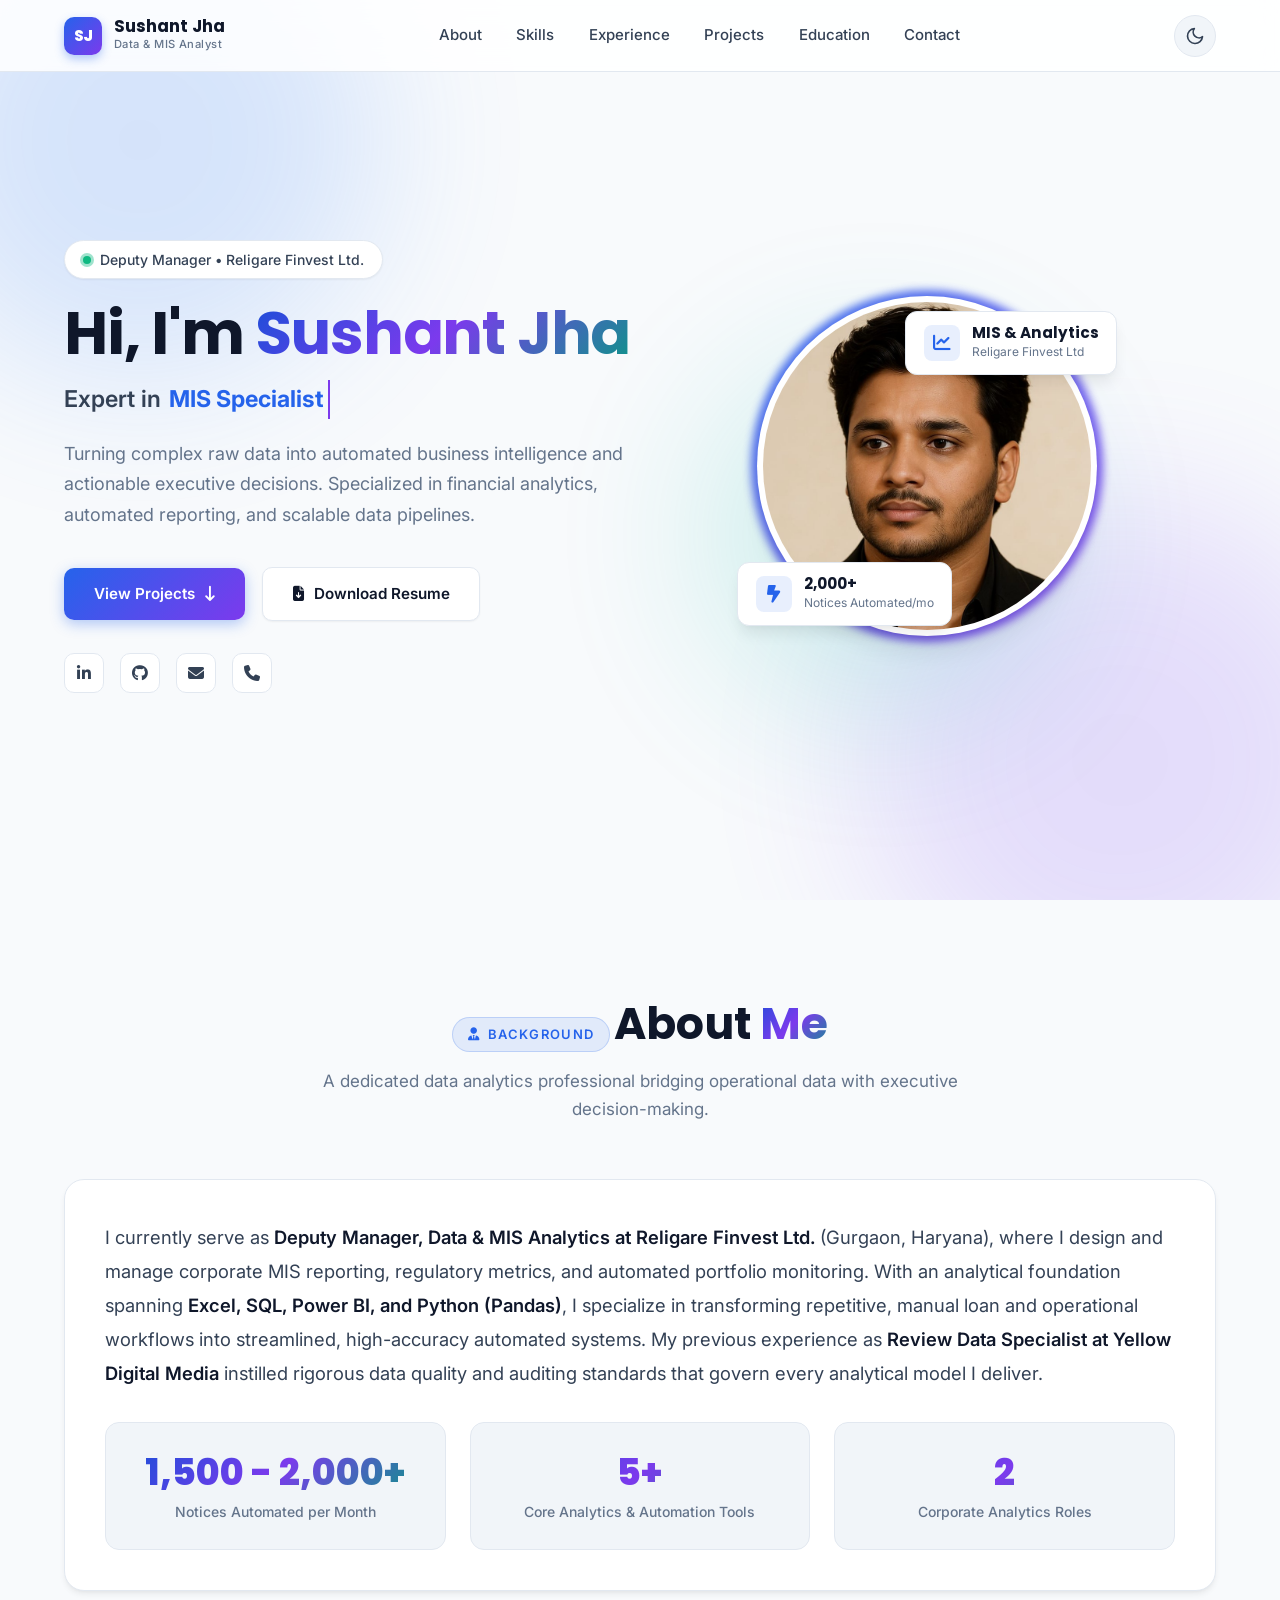
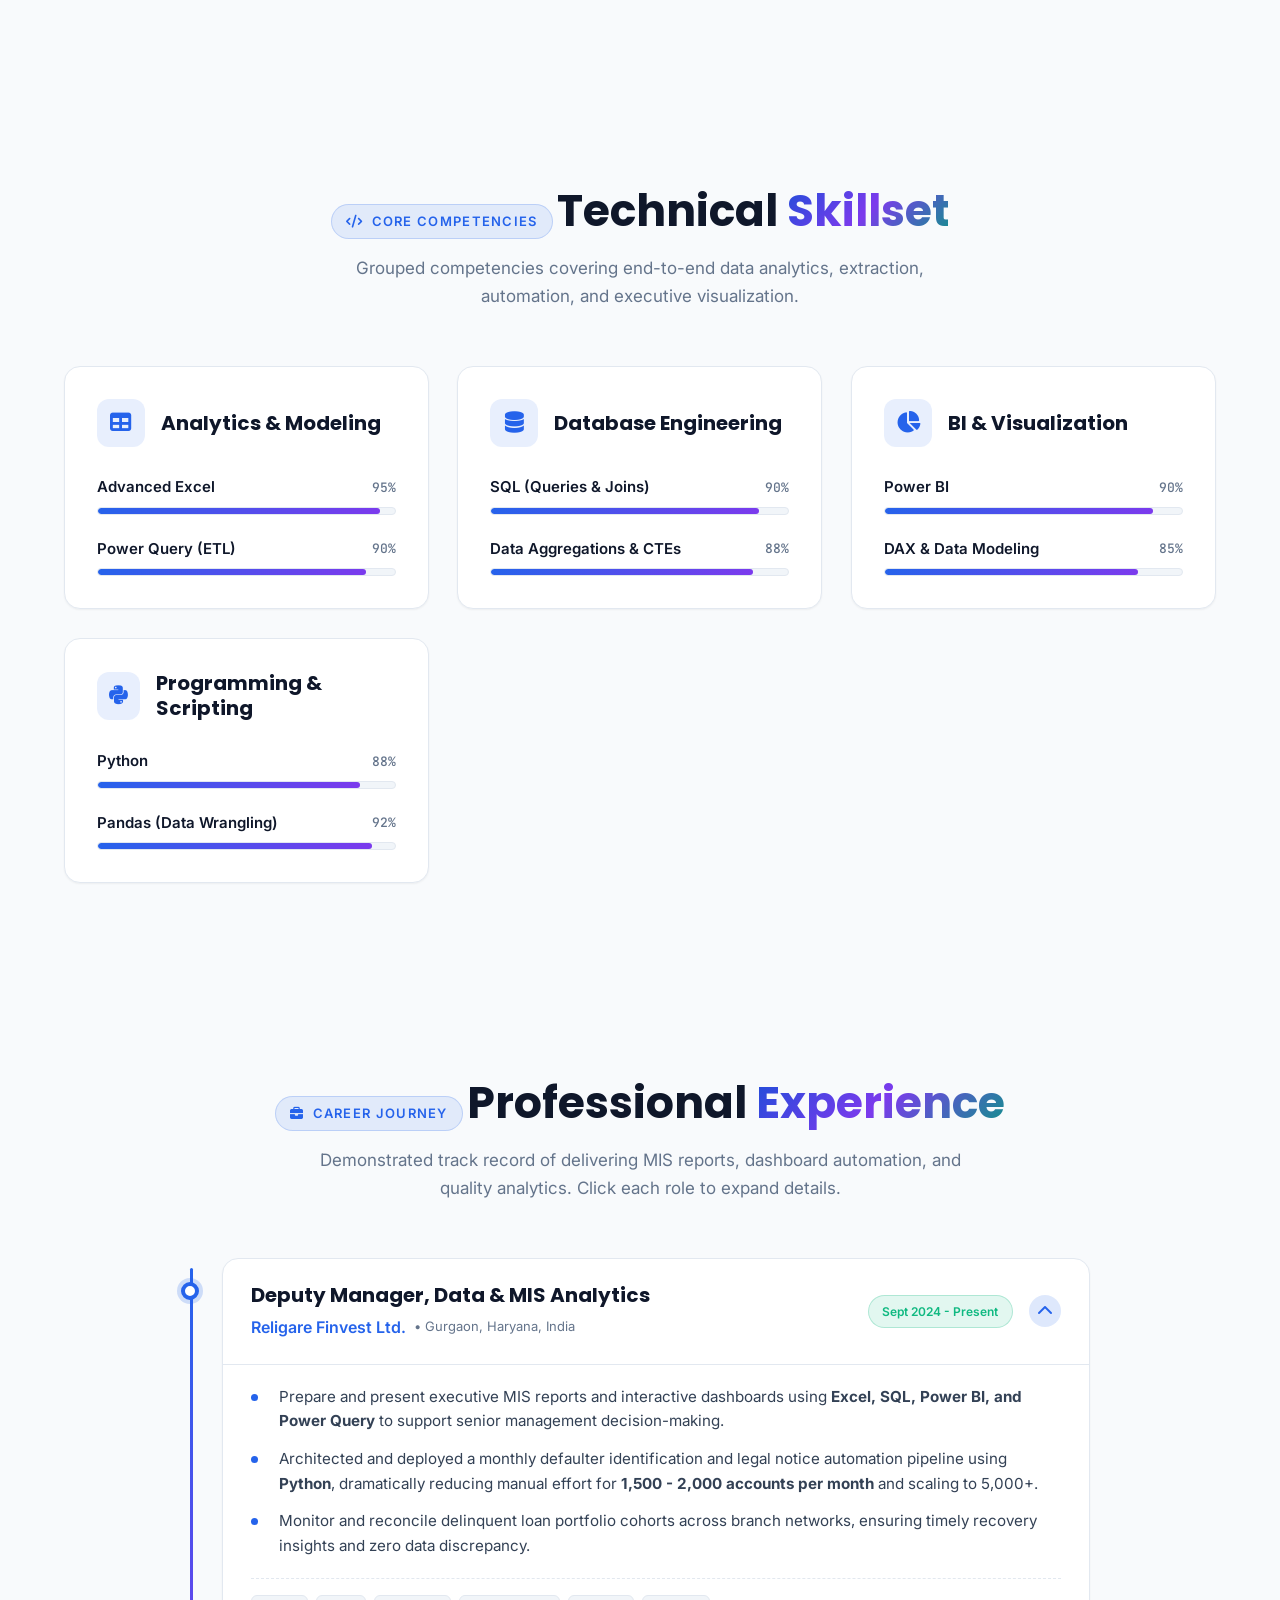
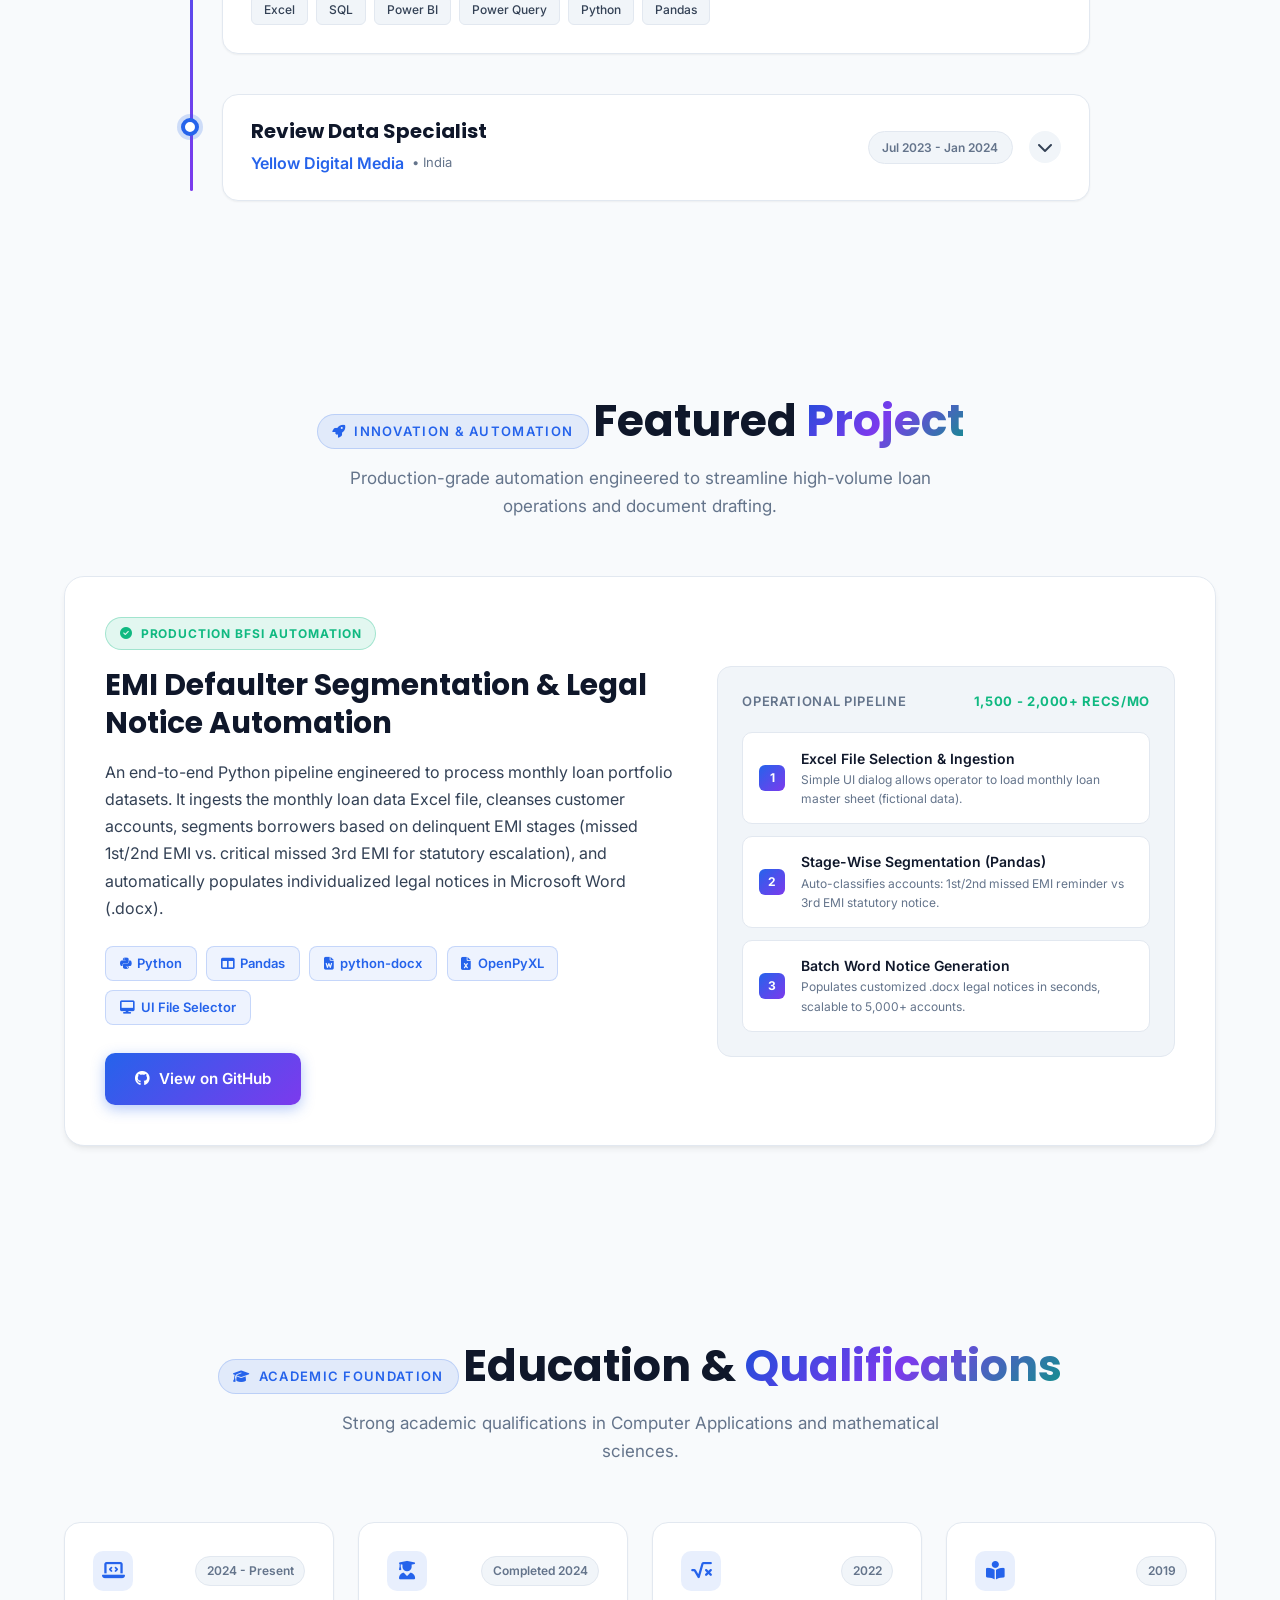
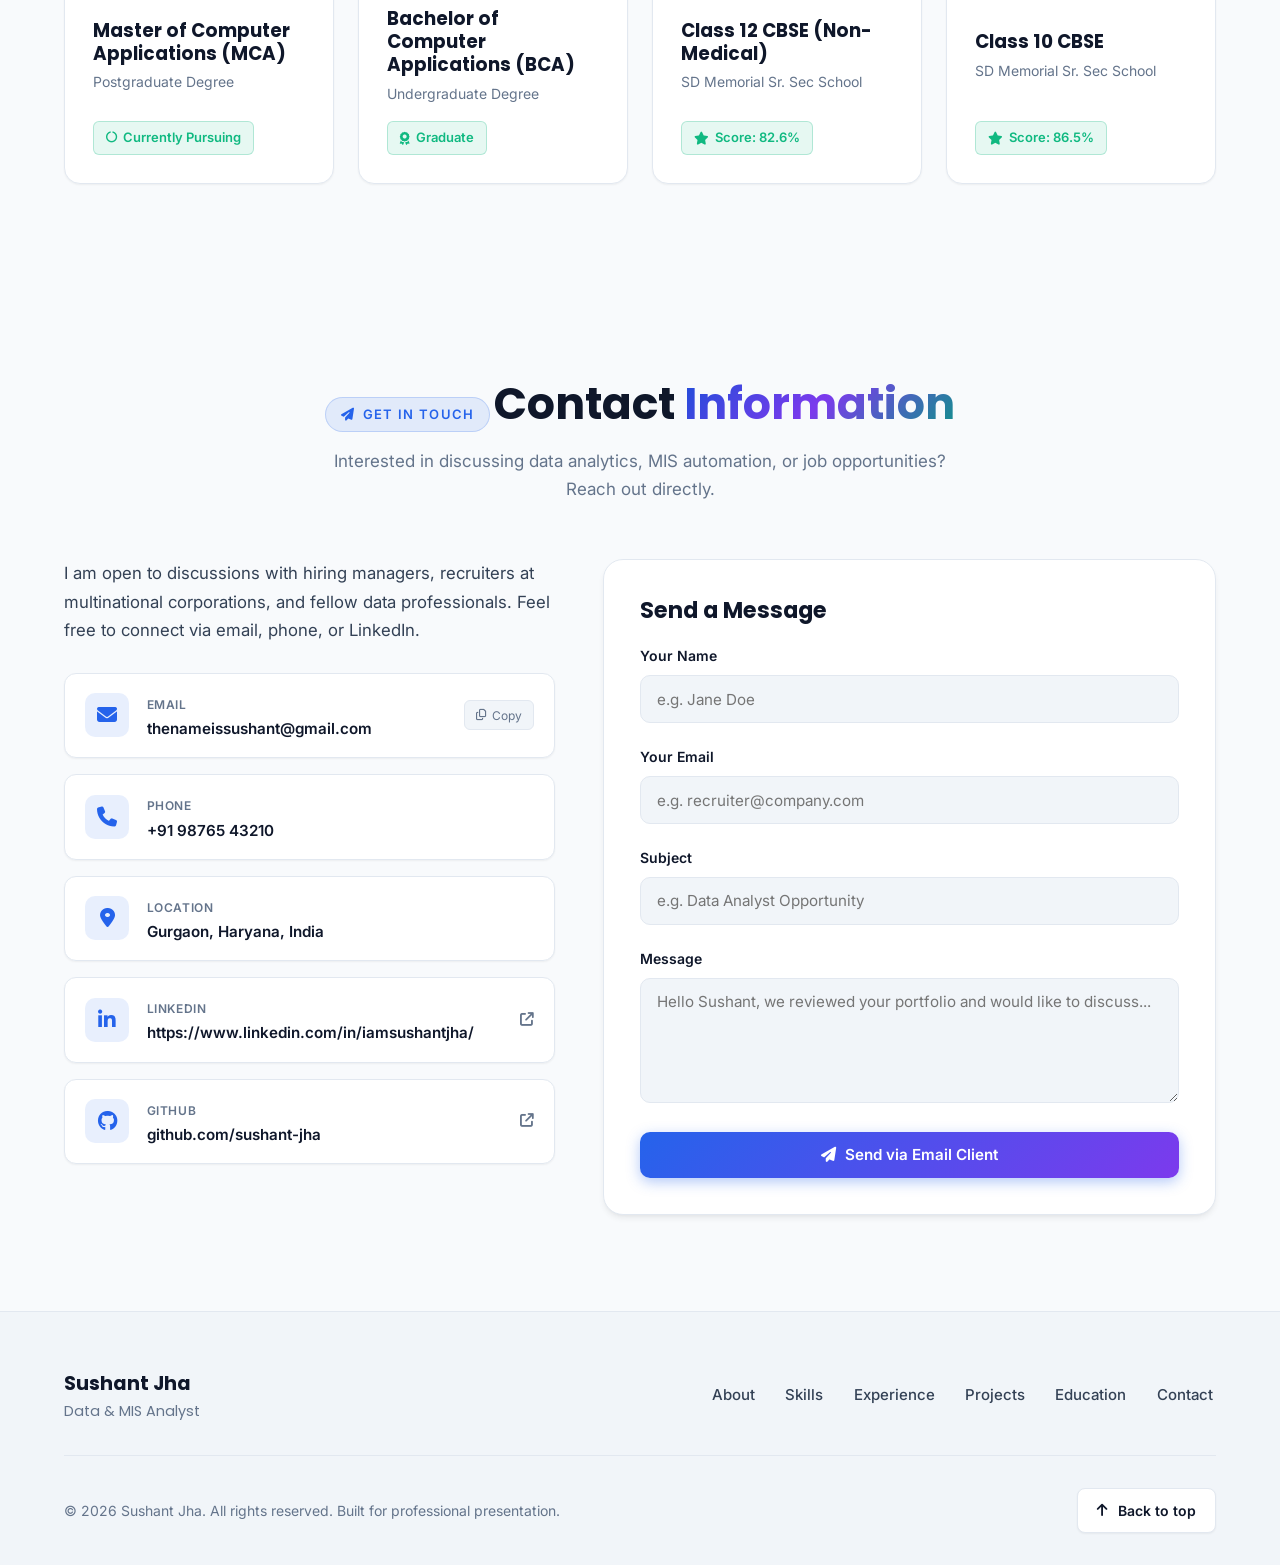
==== commit 01b8fdc3: "Update LinkedIn profile link and phone number formatLink" ====
--- a/sushant-jha---data-&-mis-analyst-portfolio/index.html
+++ b/sushant-jha---data-&-mis-analyst-portfolio/index.html
@@ -145,7 +145,7 @@
 
             <!-- Social Links -->
             <div class="hero-socials">
-              <a href="https://www.linkedin.com/in/thenameissushant/" data-config="linkedin" class="social-icon-btn" aria-label="LinkedIn Profile" title="LinkedIn">
+              <a href="https://www.linkedin.com/in/iamsushantjha/" data-config="linkedin" class="social-icon-btn" aria-label="LinkedIn Profile" title="LinkedIn">
                 <i class="fa-brands fa-linkedin-in" aria-hidden="true"></i>
               </a>
               <a href="https://github.com/thenameissushant" data-config="github" class="social-icon-btn" aria-label="GitHub Profile" title="GitHub">
@@ -749,7 +749,7 @@
                 </div>
                 <div class="method-details">
                   <span class="method-title">Phone</span>
-                  <div class="method-value config-phone-text">+91 9XXXXXXXXX</div>
+                  <div class="method-value config-phone-text">+91 9XXX-XX-XXXX</div>
                 </div>
               </a>
 
@@ -771,7 +771,7 @@
                 </div>
                 <div class="method-details">
                   <span class="method-title">LinkedIn</span>
-                  <div class="method-value">linkedin.com/in/sushant-jha</div>
+                  <div class="method-value">https://www.linkedin.com/in/iamsushantjha/</div>
                 </div>
                 <i class="fa-solid fa-arrow-up-right-from-square" style="color: var(--text-muted); font-size: 0.85rem;" aria-hidden="true"></i>
               </a>
